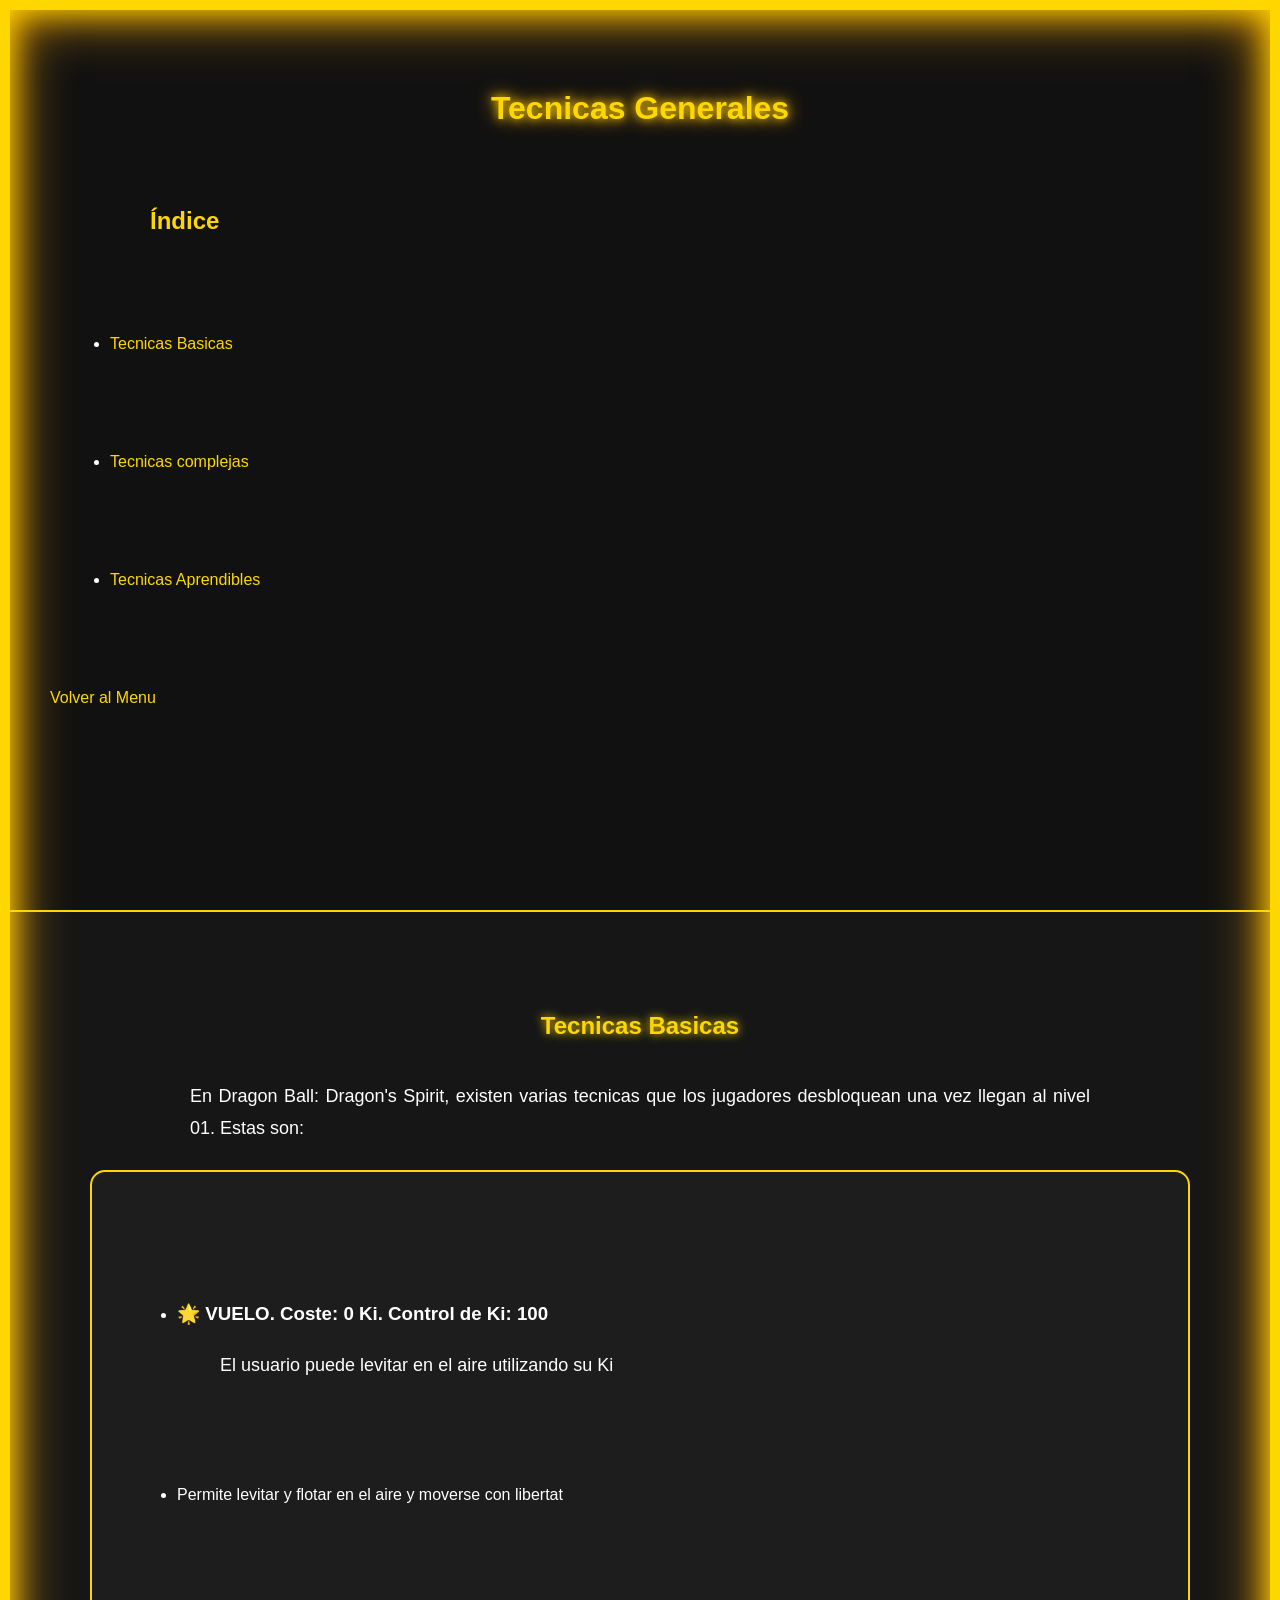
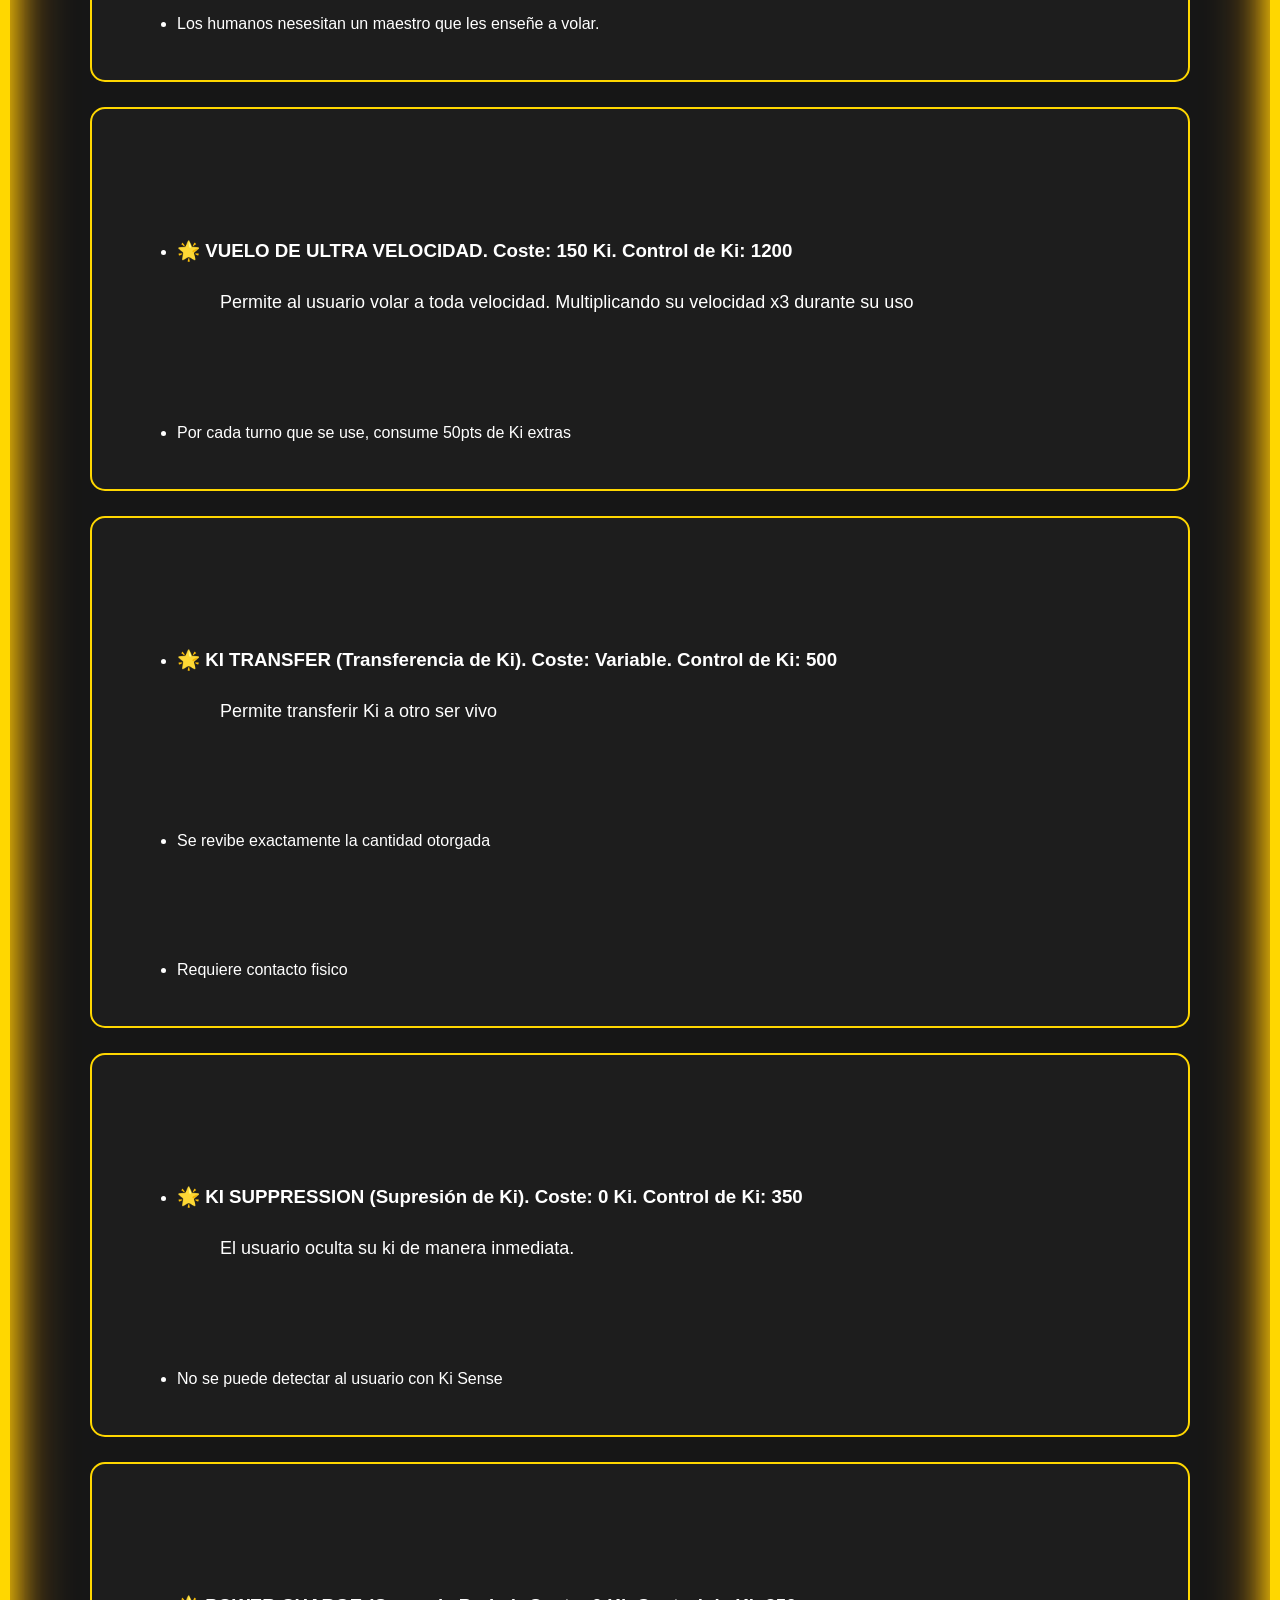
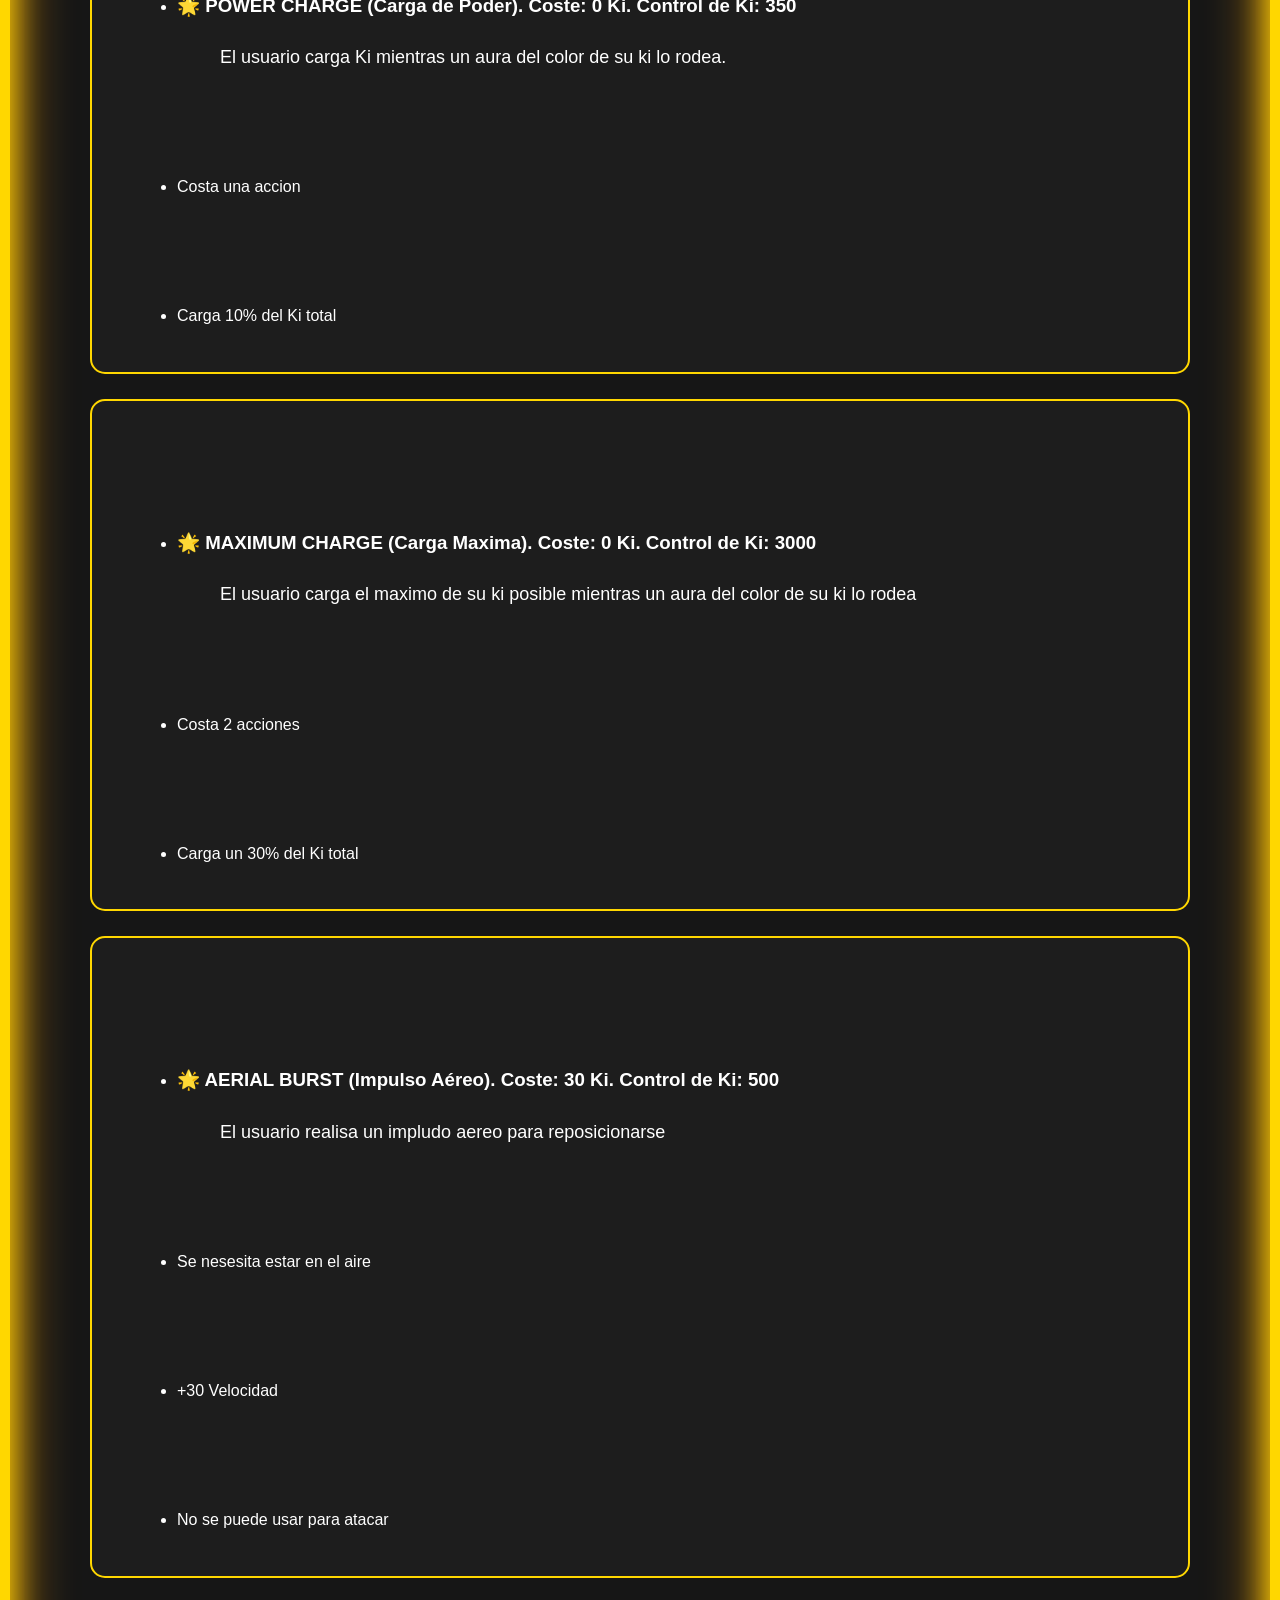
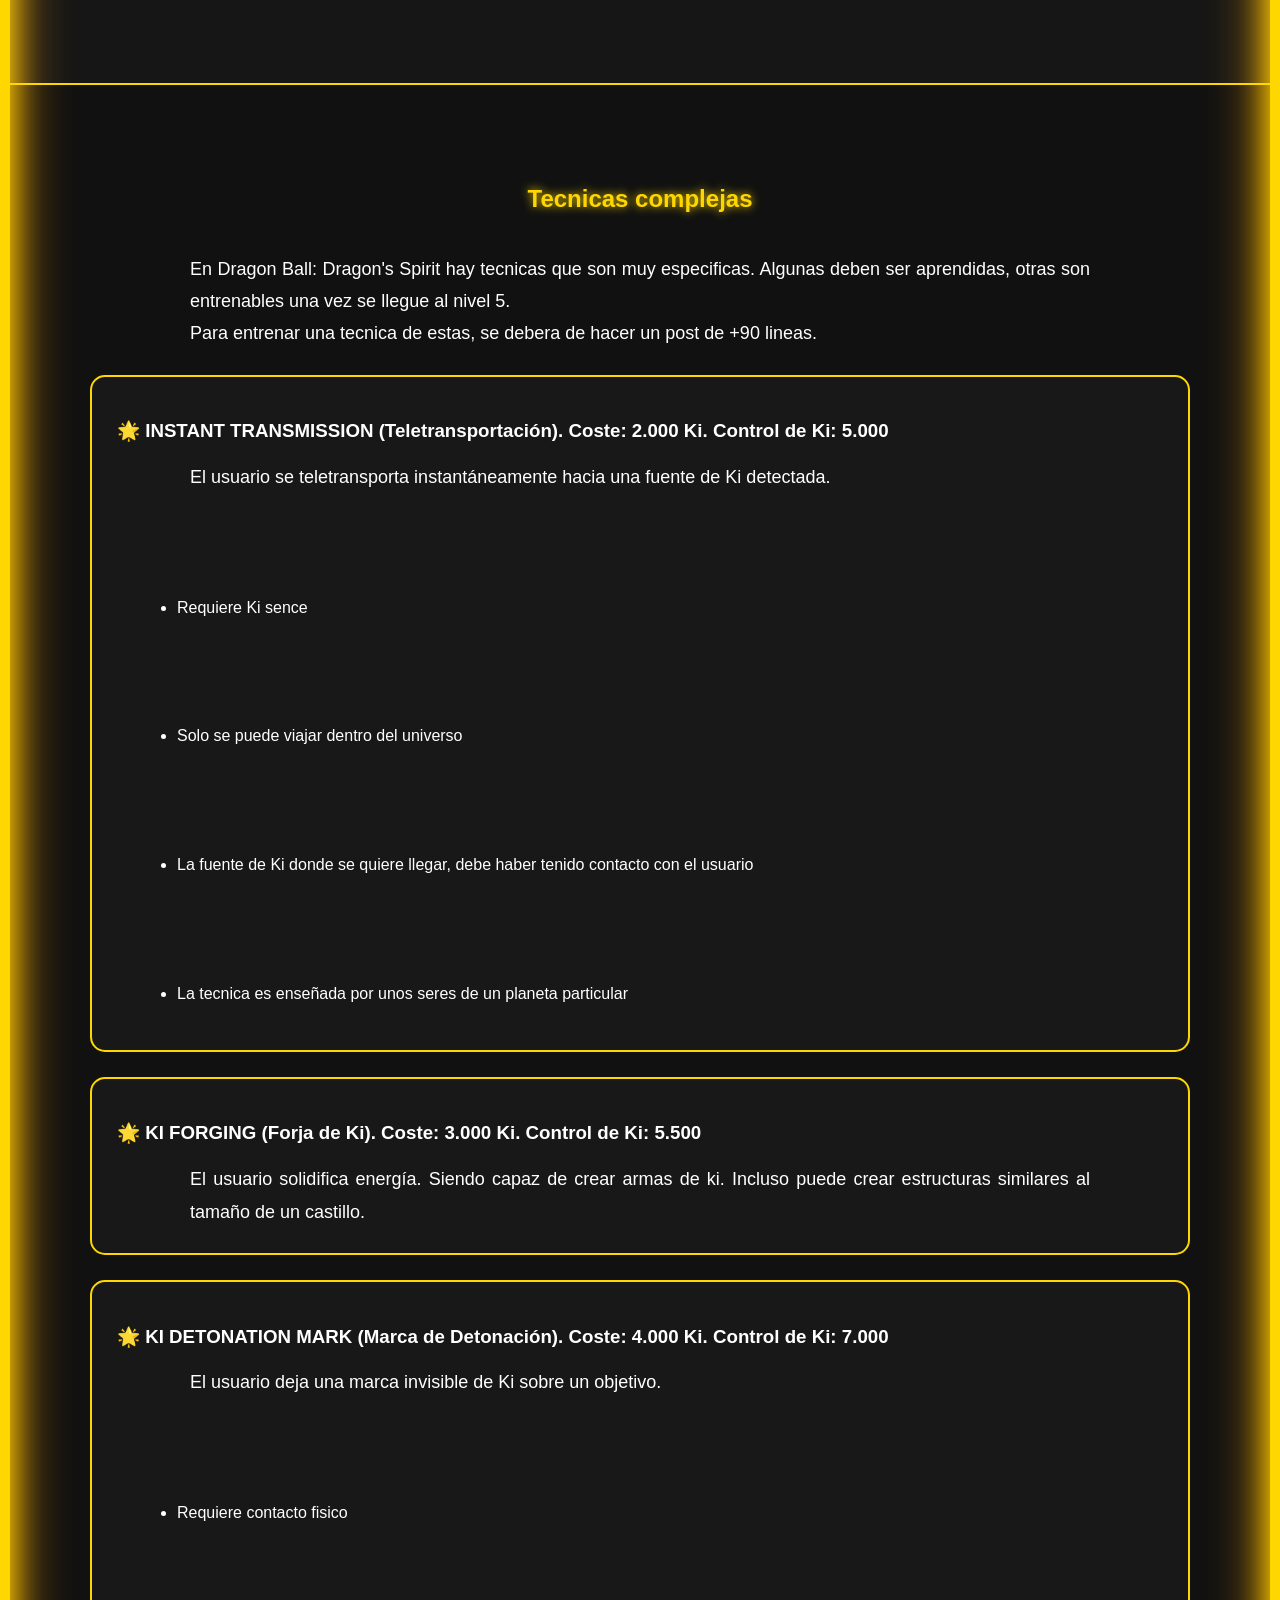
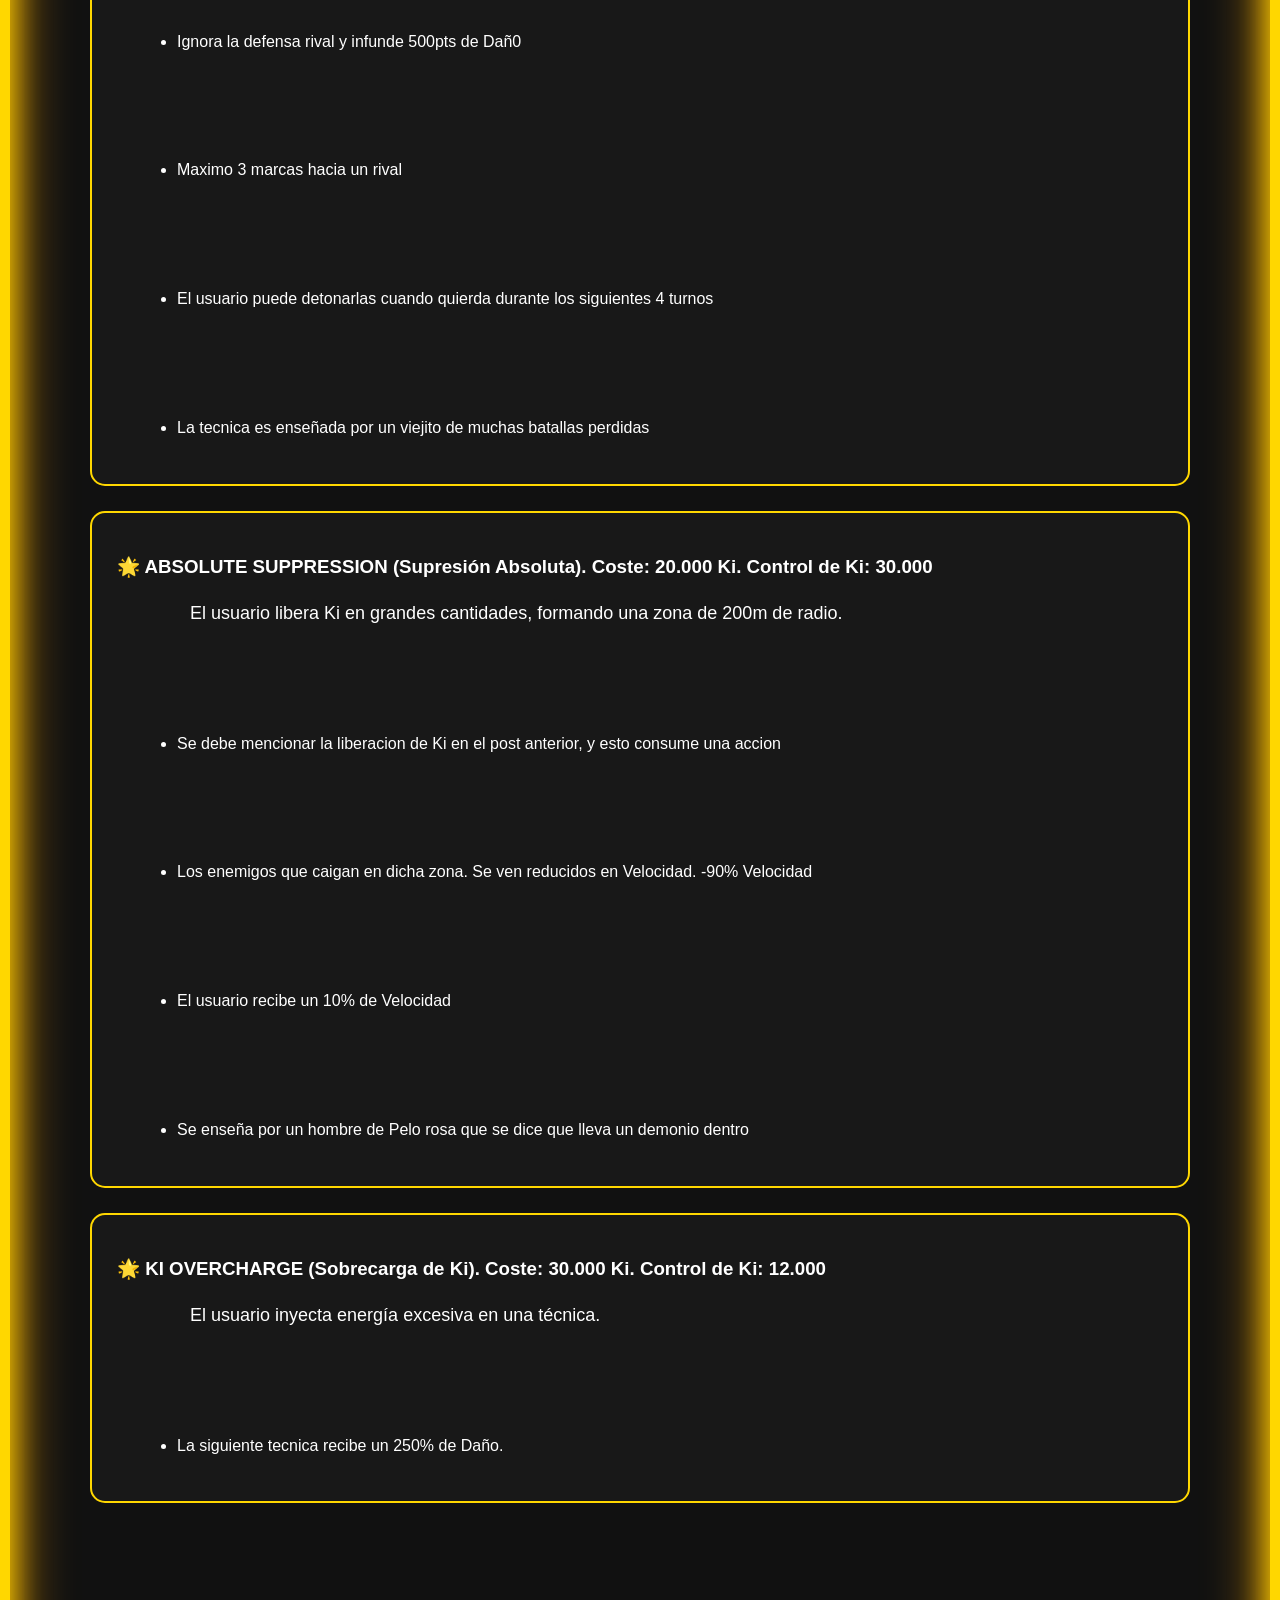
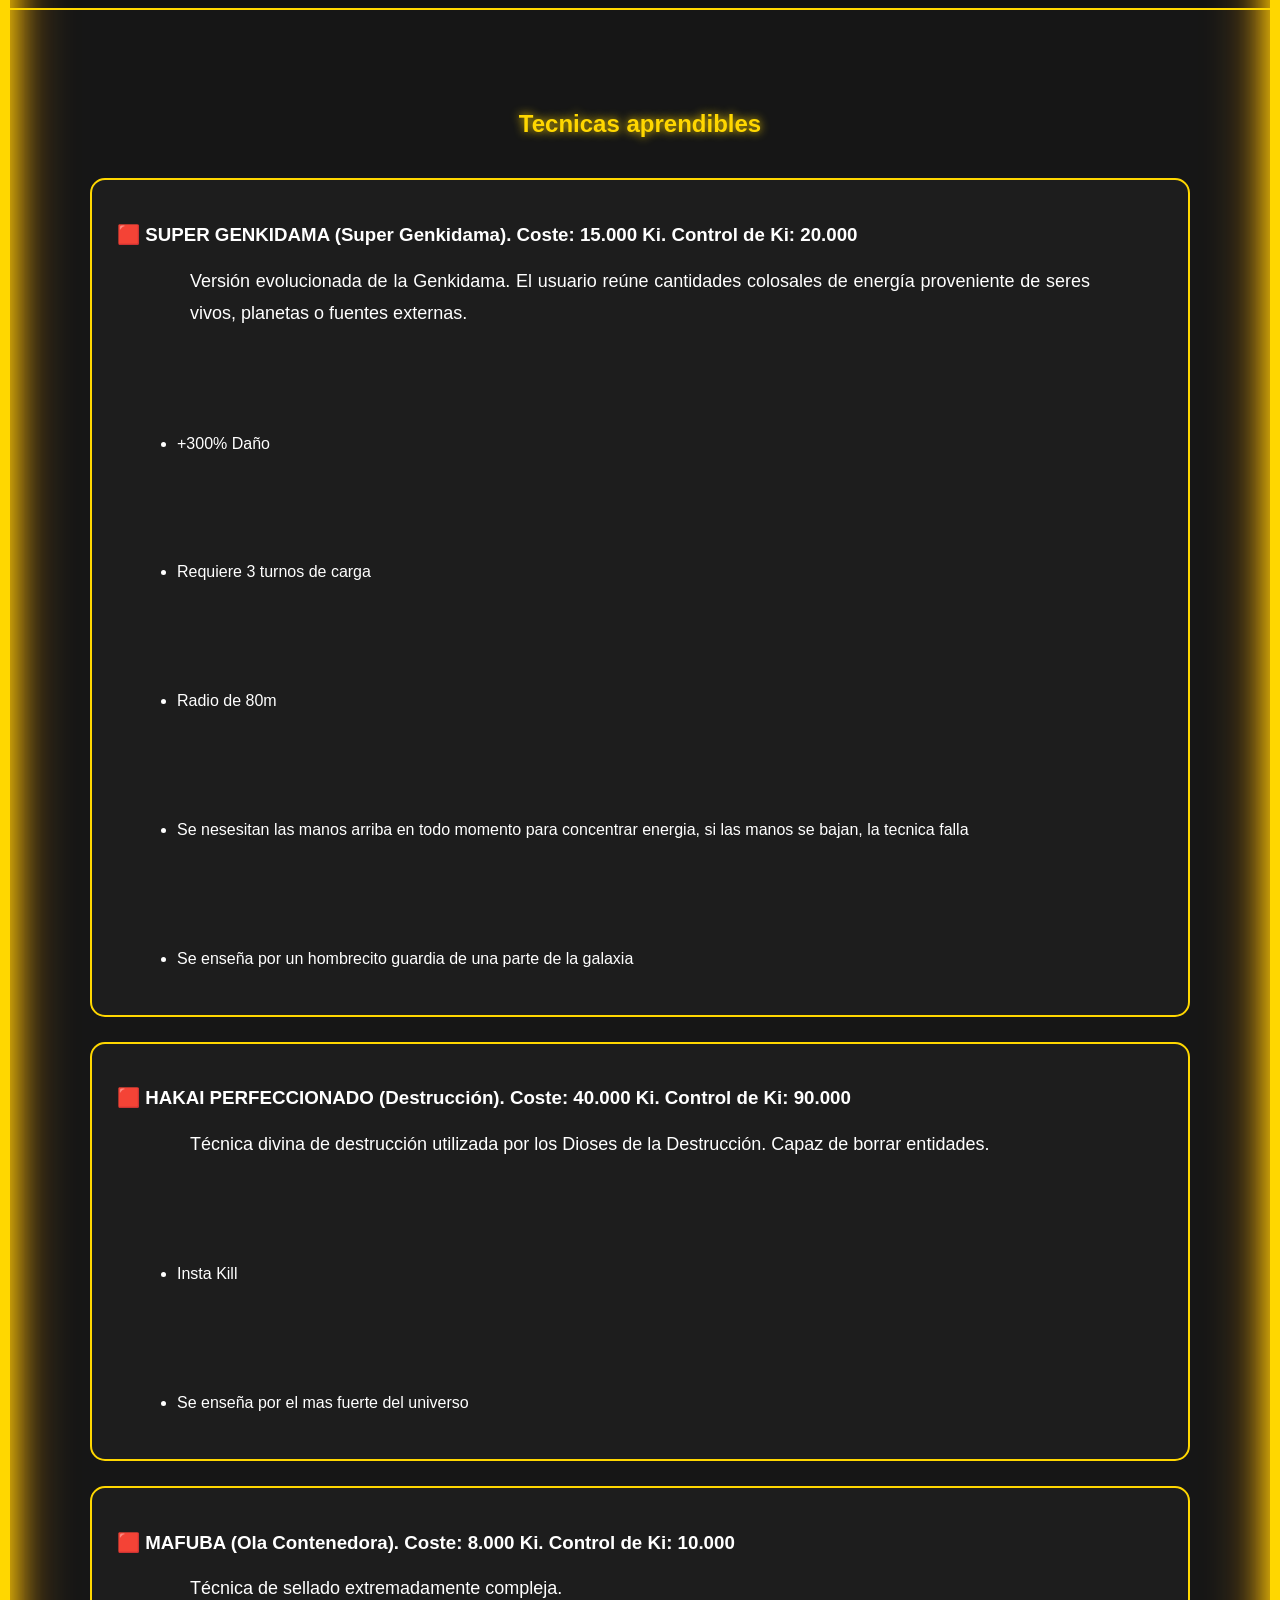
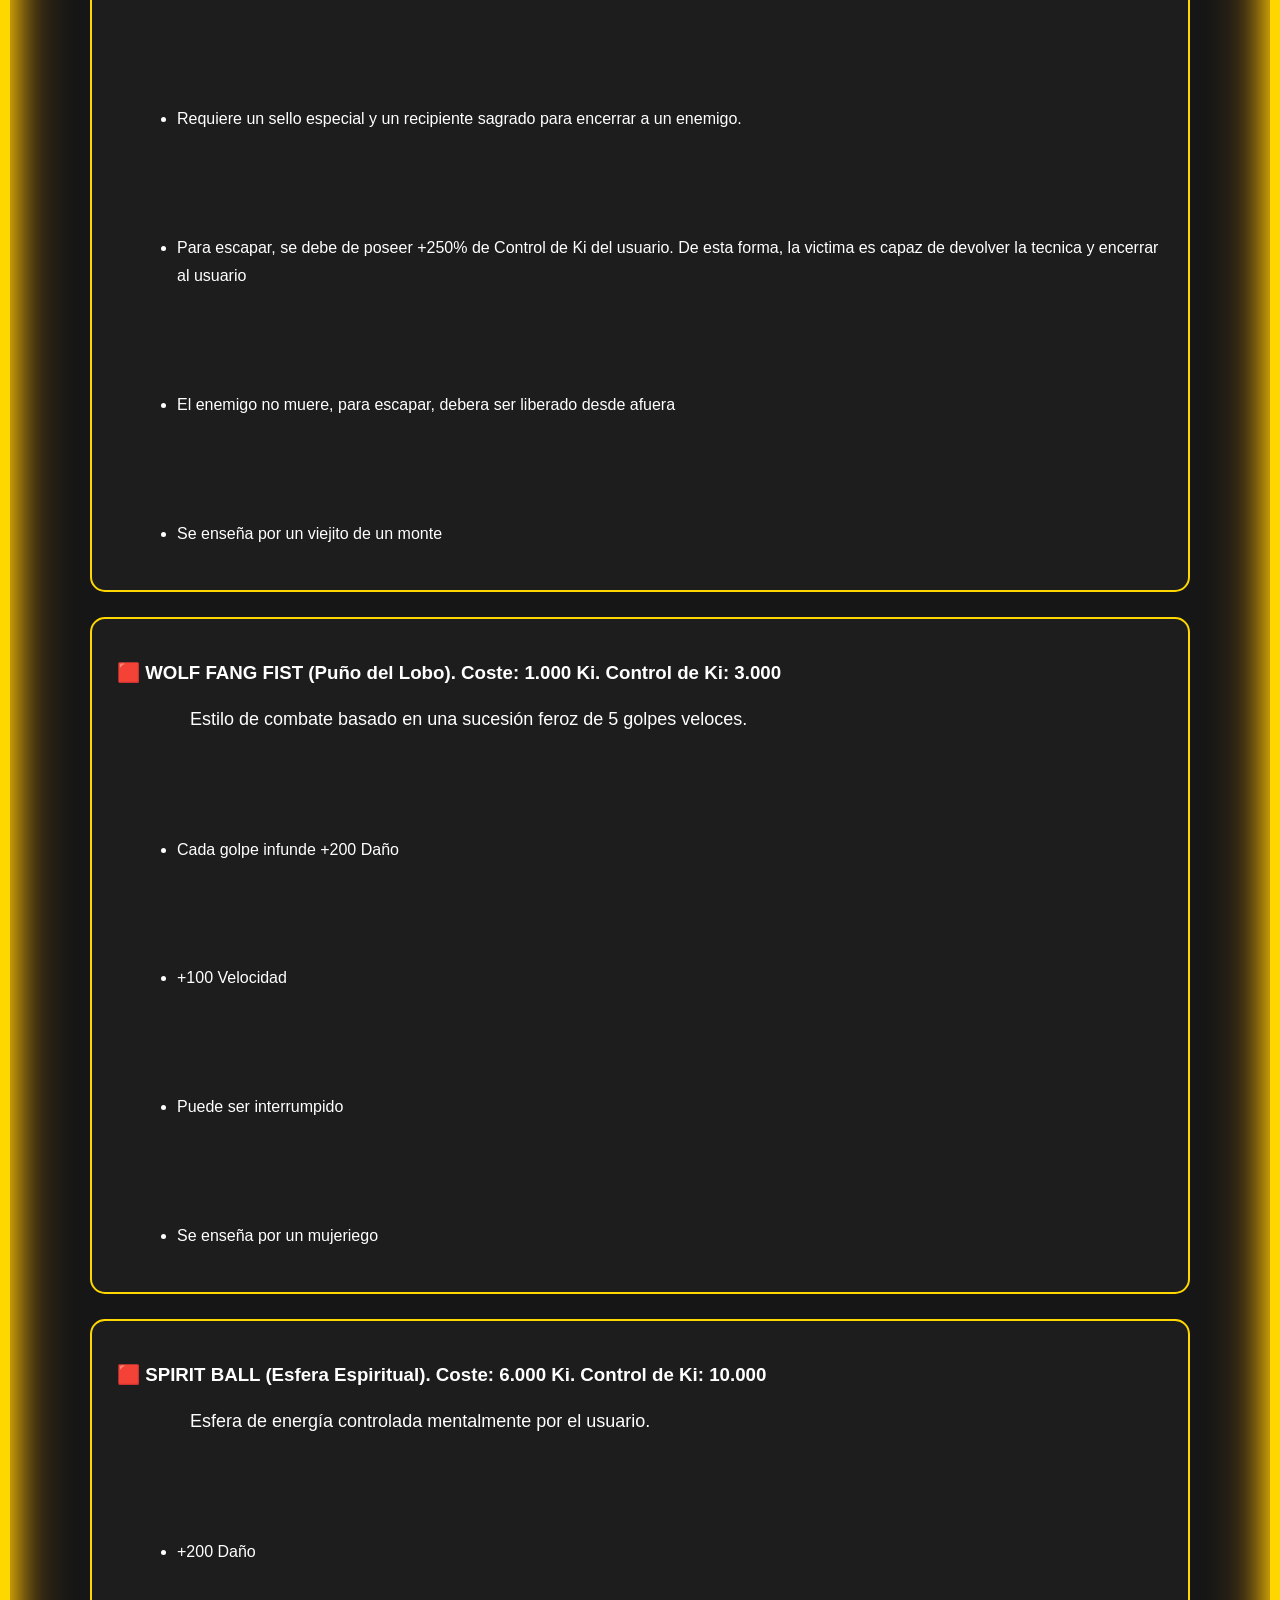
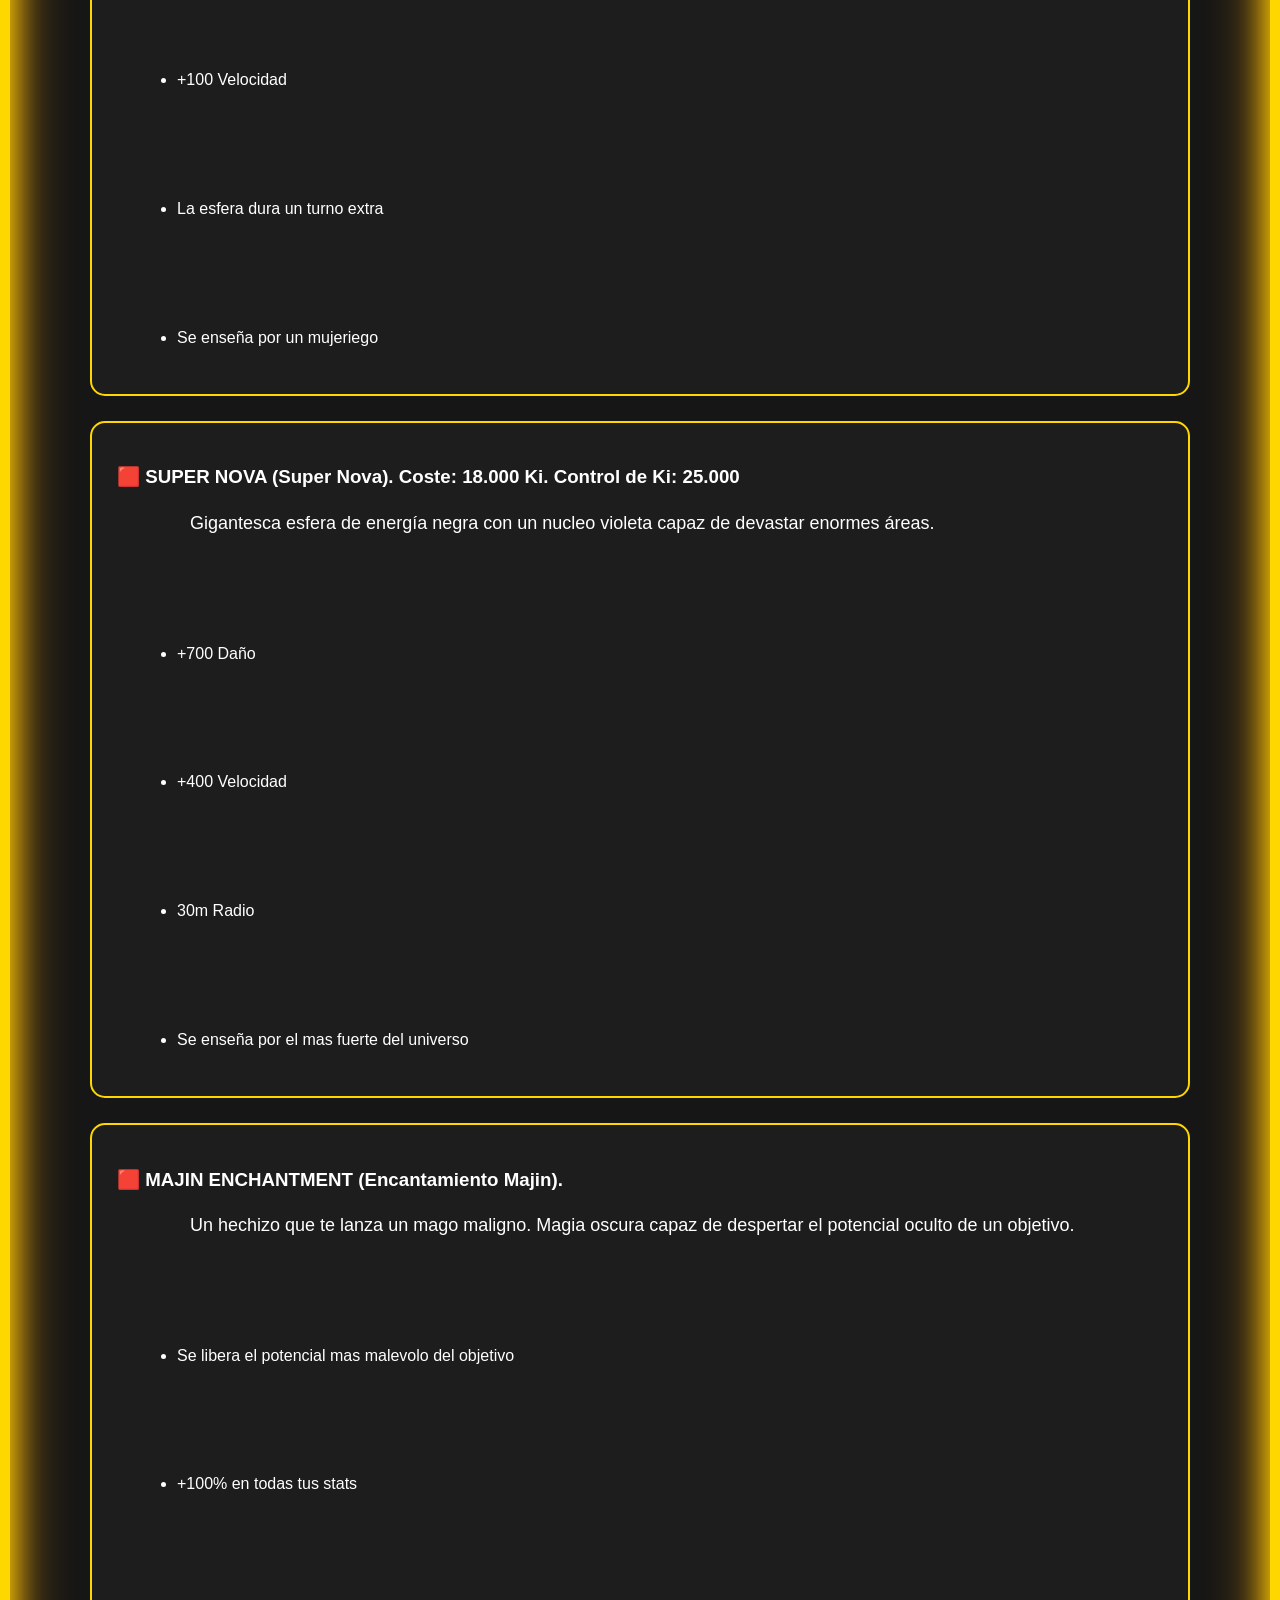
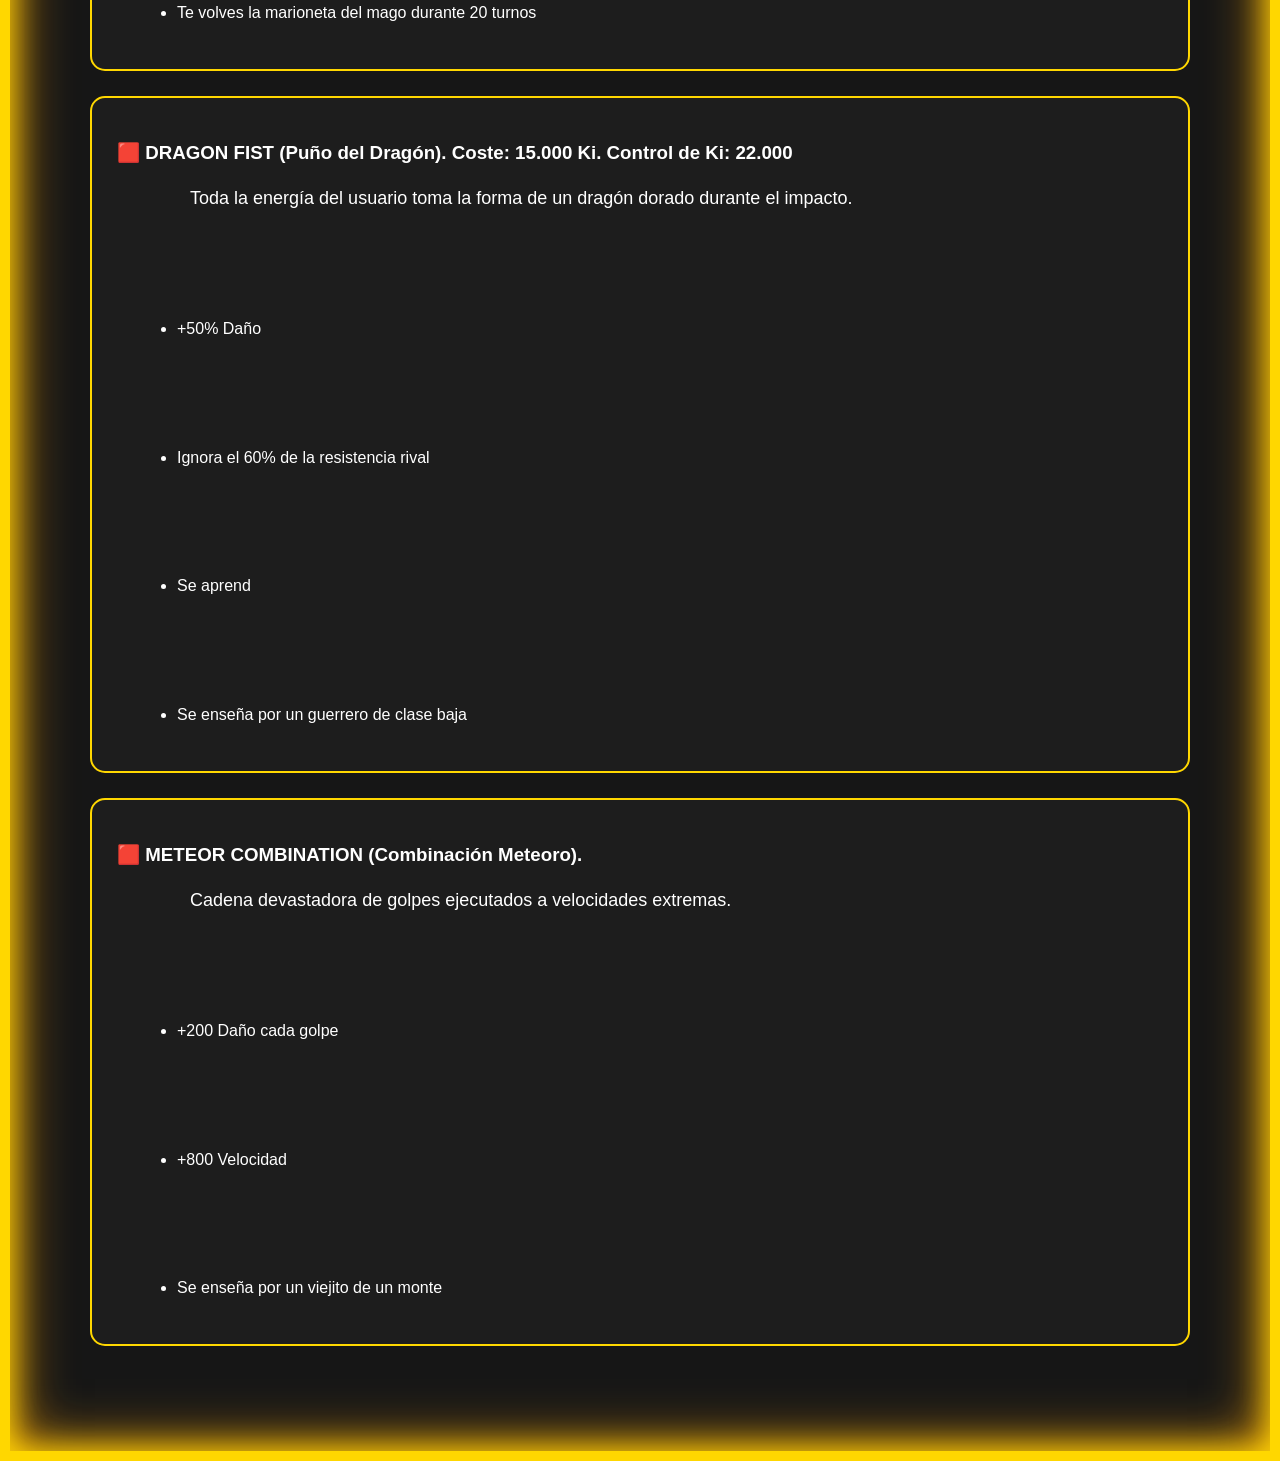
==== generales.html @ 9ae1a221 "Add files via upload" ====
<!DOCTYPE html>
<html lang="en">
<head>
    <meta charset="UTF-8">
    <meta name="viewport" content="width=device-width, initial-scale=1.0">
    <title>Dragon Ball: Dragon's spirit</title>
    <link rel="stylesheet" href="generales.css">
</head>
<body>
    <header>
        <h1>Tecnicas Generales</h1>

        <h2 class="indice">Índice</h2>

        <ul>
            <li><a href="#basicas">Tecnicas Basicas</a></li>
            <li><a href="#complejas">Tecnicas complejas</a></li>
            <li><a href="#aprendibles">Tecnicas Aprendibles</a></li>
        </ul>
        <a href="index.html" class="marco">Volver al Menu</a>
    </header>

    <section class="hoja" id="basicas">
        <h2>Tecnicas Basicas</h2>
        <p>
            En Dragon Ball: Dragon's Spirit, existen varias tecnicas que los jugadores desbloquean una vez llegan al nivel 01. Estas son:
        </p>
        <div class="transformacion">
            <ul>
                <li>
                    <h3>🌟 VUELO. Coste: 0 Ki. Control de Ki: 100</h3>
                    <p>
                        El usuario puede levitar en el aire utilizando su Ki
                    </p>
                    <li>Permite levitar y flotar en el aire y moverse con libertat</li>
                    <li>Los humanos nesesitan un maestro que les enseñe a volar.</li>
                </li>
            </ul>
        </div>
        <div class="transformacion">
            <ul>
                <li>
                    <h3>🌟 VUELO DE ULTRA VELOCIDAD. Coste: 150 Ki. Control de Ki: 1200</h3>
                    <p>
                        Permite al usuario volar a toda velocidad. Multiplicando su velocidad x3 durante su uso
                    </p>
                    <li>Por cada turno que se use, consume 50pts de Ki extras</li>
                </li>
            </ul>
        </div>
        <div class="transformacion">
            <ul>
                <li>
                    <h3>🌟 KI TRANSFER (Transferencia de Ki). Coste: Variable. Control de Ki: 500</h3>
                    <p>
                        Permite transferir Ki a otro ser vivo
                    </p>
                    <li>Se revibe exactamente la cantidad otorgada</li>
                    <li>Requiere contacto fisico</li>
                </li>
            </ul>
        </div>
        <div class="transformacion">
            <ul>
                <li>
                    <h3>🌟 KI SUPPRESSION (Supresión de Ki). Coste: 0 Ki. Control de Ki: 350</h3>
                    <p>
                        El usuario oculta su ki de manera inmediata.
                    </p>
                    <li>No se puede detectar al usuario con Ki Sense</li>
                </li>
                </ul>
        </div>
        <div class="transformacion">
            <ul>
                <li>
                    <h3>🌟 POWER CHARGE (Carga de Poder). Coste: 0 Ki. Control de Ki: 350</h3>
                    <p>
                        El usuario carga Ki mientras un aura del color de su ki lo rodea.
                    </p>
                    <li>Costa una accion</li>
                    <li>Carga 10% del Ki total</li>
                </li>
            </ul>
        </div>
        <div class="transformacion">
            <ul>
                <li>
                    <h3>🌟 MAXIMUM CHARGE (Carga Maxima). Coste: 0 Ki. Control de Ki: 3000</h3>
                    <p>El usuario carga el maximo de su ki posible mientras un aura del color de su ki lo rodea</p>
                    <li>Costa 2 acciones</li>
                    <li>Carga un 30% del Ki total</li>
                </li>
            </ul>
        </div>
        <div class="transformacion">
            <ul>
                <li>
                    <h3>🌟 AERIAL BURST (Impulso Aéreo). Coste: 30 Ki. Control de Ki: 500</h3>
                    <p>
                        El usuario realisa un impludo aereo para reposicionarse
                    </p>
                    <li>Se nesesita estar en el aire</li>
                    <li>+30 Velocidad</li>
                    <li>No se puede usar para atacar</li>
                </li>
            </ul>
        </div>
    </section>
    <section class="hoja" id="complejas">
        <h2>Tecnicas complejas</h2>
        <p>
            En Dragon Ball: Dragon's Spirit hay tecnicas que son muy especificas. Algunas deben ser aprendidas, otras son entrenables una vez se llegue al nivel 5.<br>
            Para entrenar una tecnica de estas, se debera de hacer un post de +90 lineas.
        </p>
        <div class="transformacion">
            <h3>🌟 INSTANT TRANSMISSION (Teletransportación). Coste: 2.000 Ki. Control de Ki: 5.000</h3>
            <p>
                El usuario se teletransporta instantáneamente hacia una fuente de Ki detectada.
            </p>
            <ul>
                <li>Requiere Ki sence</li>
                <li>Solo se puede viajar dentro del universo</li>
                <li>La fuente de Ki donde se quiere llegar, debe haber tenido contacto con el usuario</li>
                <li>La tecnica es enseñada por unos seres de un planeta particular</li>
            </ul>
        </div>
        <div class="transformacion">
            <h3>🌟 KI FORGING (Forja de Ki). Coste: 3.000 Ki. Control de Ki: 5.500</h3>
            <p>
                El usuario solidifica energía. Siendo capaz de crear armas de ki. Incluso puede crear estructuras similares al tamaño de un castillo.
            </p>
        </div>
        <div class="transformacion">
            <h3>🌟 KI DETONATION MARK (Marca de Detonación). Coste: 4.000 Ki. Control de Ki: 7.000</h3>
            <P>
                El usuario deja una marca invisible de Ki sobre un objetivo.
            </P>
            <ul>
                <li>Requiere contacto fisico</li>
                <li>Ignora la defensa rival y infunde 500pts de Dañ0</li>
                <li>Maximo 3 marcas hacia un rival</li>
                <li>El usuario puede detonarlas cuando quierda durante los siguientes 4 turnos</li>
                <li>La tecnica es enseñada por un viejito de muchas batallas perdidas</li>
            </ul>
        </div>
        <div class="transformacion">
            <h3>🌟 ABSOLUTE SUPPRESSION (Supresión Absoluta). Coste: 20.000 Ki. Control de Ki: 30.000</h3>
            <p>
                El usuario libera Ki en grandes cantidades, formando una zona de 200m de radio.
            </p>
            <ul>
                <li>Se debe mencionar la liberacion de Ki en el post anterior, y esto consume una accion</li>
                <li>Los enemigos que caigan en dicha zona. Se ven reducidos en Velocidad. -90% Velocidad</li>
                <li>El usuario recibe un 10% de Velocidad</li>
                <li>Se enseña por un hombre de Pelo rosa que se dice que lleva un demonio dentro</li>
            </ul>
        </div>
        <div class="transformacion">
            <h3>🌟 KI OVERCHARGE (Sobrecarga de Ki). Coste: 30.000 Ki. Control de Ki: 12.000</h3>
            <p>
                El usuario inyecta energía excesiva en una técnica.
            </p>
            <ul>
                <li>La siguiente tecnica recibe un 250% de Daño.</li>
            </ul>
        </div>
    </section>
    <section class="hoja" id="aprendibles">
        <h2>Tecnicas aprendibles</h2>
        <div class="transformacion">
            <h3>🟥 SUPER GENKIDAMA (Super Genkidama). Coste: 15.000 Ki. Control de Ki: 20.000</h3>
            <p>Versión evolucionada de la Genkidama. El usuario reúne cantidades colosales de energía proveniente de seres vivos, planetas o fuentes externas.</p>
            <ul>
                <li>+300% Daño</li>
                <li>Requiere 3 turnos de carga</li>
                <li>Radio de 80m</li>
                <li>Se nesesitan las manos arriba en todo momento para concentrar energia, si las manos se bajan, la tecnica falla</li>
                <li>Se enseña por un hombrecito guardia de una parte de la galaxia</li>
            </ul>
        </div>
        <div class="transformacion">
            <h3>🟥 HAKAI PERFECCIONADO (Destrucción). Coste: 40.000 Ki. Control de Ki: 90.000</h3>
            <p>
                Técnica divina de destrucción utilizada por los Dioses de la Destrucción. Capaz de borrar entidades.
            </p>
            <ul>
               <li>Insta Kill</li>
               <li>Se enseña por el mas fuerte del universo</li> 
            </ul>
        </div>
        <div class="transformacion">
            <h3>🟥 MAFUBA (Ola Contenedora). Coste: 8.000 Ki. Control de Ki: 10.000</h3>
            <p>
                Técnica de sellado extremadamente compleja.
            </p>
            <ul>
                <li>Requiere un sello especial y un recipiente sagrado para encerrar a un enemigo.</li>
                <li>Para escapar, se debe de poseer +250% de Control de Ki del usuario. De esta forma, la victima es capaz de devolver la tecnica y encerrar al usuario</li>
                <li>El enemigo no muere, para escapar, debera ser liberado desde afuera</li>
                <li>Se enseña por un viejito de un monte</li>
            </ul> 
        </div>
        <div class="transformacion">
            <h3>🟥 WOLF FANG FIST (Puño del Lobo). Coste: 1.000 Ki. Control de Ki: 3.000</h3>
            <p>
                Estilo de combate basado en una sucesión feroz de 5 golpes veloces.
            </p>
            <ul>
                <li>Cada golpe infunde +200 Daño</li>
                <li>+100 Velocidad</li>
                <li>Puede ser interrumpido</li>
                <li>Se enseña por un mujeriego</li>
            </ul>
        </div>
        <div class="transformacion">
            <h3>🟥 SPIRIT BALL (Esfera Espiritual). Coste: 6.000 Ki. Control de Ki: 10.000</h3>
            <p>
                Esfera de energía controlada mentalmente por el usuario.
            </p>
            <ul>
                <li>+200 Daño</li>
                <li>+100 Velocidad</li>
                <li>La esfera dura un turno extra</li>
                <li>Se enseña por un mujeriego</li>
            </ul>
        </div>
        <div class="transformacion">
            <h3>🟥 SUPER NOVA (Super Nova). Coste: 18.000 Ki. Control de Ki: 25.000</h3>
            <p>
                Gigantesca esfera de energía negra con un nucleo violeta capaz de devastar enormes áreas.
            </p>
            <ul>
                <li>+700 Daño</li>
                <li>+400 Velocidad</li>
                <li>30m Radio</li>
                <li>Se enseña por el mas fuerte del universo</li>
            </ul>
        </div>
        <div class="transformacion">
            <h3>🟥 MAJIN ENCHANTMENT (Encantamiento Majin).</h3>
            <p>
                Un hechizo que te lanza un mago maligno. Magia oscura capaz de despertar el potencial oculto de un objetivo. 
            </p>
            <ul>
                <li>Se libera el potencial mas malevolo del objetivo</li>
                <li>+100% en todas tus stats</li>
                <li>Te volves la marioneta del mago durante 20 turnos</li>
            </ul>
        </div>
        <div class="transformacion">
            <h3>🟥 DRAGON FIST (Puño del Dragón). Coste: 15.000 Ki. Control de Ki: 22.000</h3>
            <p>Toda la energía del usuario toma la forma de un dragón dorado durante el impacto.</p>
            <ul>
                <li>+50% Daño</li>
                <li>Ignora el 60% de la resistencia rival</li> 
                <li>Se aprend</li>
                <li>Se enseña por un guerrero de clase baja</li>
            </ul>
        </div>
        <div class="transformacion">
            <h3>🟥 METEOR COMBINATION (Combinación Meteoro).</h3>
            <p>
                Cadena devastadora de golpes ejecutados a velocidades extremas.
            </p>
            <ul>
                <li>+200 Daño cada golpe</li>
                <li>+800 Velocidad</li>
                <li>Se enseña por un viejito de un monte</li>
            </ul>
        </div>
    </section>
    
</body>
</html>
---- generales.css ----
html{
    scroll-behavior: smooth;
}

body{
    background-color: #111;
    color: white;
    font-family: Arial, sans-serif;

    margin: 0;

    border: 10px solid gold;

    box-shadow:
        inset 0 0 30px gold,
        inset 0 0 60px orange;
}

/* Portada */

header{
    min-height: 100vh;

    padding: 40px;
    box-sizing: border-box;
}

h1{
    text-align: center;

    color: gold;

    margin-top: 40px;
    margin-bottom: 80px;

    text-shadow:
        0 0 10px gold,
        0 0 20px orange;
}

.indice{
    text-align: left;

    margin-left: 100px;

    color: gold;
}

ul{
    text-align: left;

    margin-left: 20px;
}

li{
    margin: 100px 0;
}

a{
    color: gold;
    text-decoration: none;

    transition: 0.3s;
}

a:hover{
    color: orange;

    text-shadow:
        0 0 10px gold;
}
.hoja{
    min-height: 100vh;

    padding: 80px;

    box-sizing: border-box;

    border-top: 2px solid gold;

    scroll-margin-top: 20px;
}

.hoja h2{
    text-align: center;

    color: gold;

    margin-bottom: 40px;

    text-shadow:
        0 0 10px gold;
}

.hoja p{
    max-width: 900px;

    margin: auto;

    font-size: 18px;

    line-height: 1.8;

    text-align: justify;
}

/* Alternar fondos para diferenciar capítulos */

.hoja:nth-child(even){
    background-color: rgba(255,255,255,0.02);
}
.navegacion{
    margin-top: 60px;

    display: flex;

    justify-content: center;

    gap: 30px;

    flex-wrap: wrap;
}

.navegacion a{
    padding: 12px 20px;

    border: 2px solid gold;

    border-radius: 10px;

    color: gold;

    text-decoration: none;

    transition: 0.3s;
}

.navegacion a:hover{
    background-color: gold;

    color: black;

    box-shadow: 0 0 15px gold;
}
.lista-razas{
    margin-top: 30px;
}

.lista-razas > li{
    list-style: none;

    border-left: 4px solid gold;

    padding-left: 20px;

    margin-bottom: 40px;
}

.lista-razas h3{
    color: gold;

    margin-bottom: 15px;
}
.transformacion{
    background:rgba(255,255,255,.03);

    border:2px solid gold;

    border-radius:15px;

    padding:25px;

    margin:25px 0;

    transition:.3s;
}

.transformacion:hover{
    transform:translateY(-5px);

    box-shadow:
        0 0 15px gold,
        0 0 30px orange;
}

.transformacion h4{
    text-align:center;

    color:gold;

    font-size:28px;
}

.transformacion h5{
    color:orange;
    margin-top:20px;
}

.transformacion p{
    line-height:1.8;
}

.transformacion ul{
    line-height:1.8;
}

.transformacion li{
    margin-bottom:8px;
}
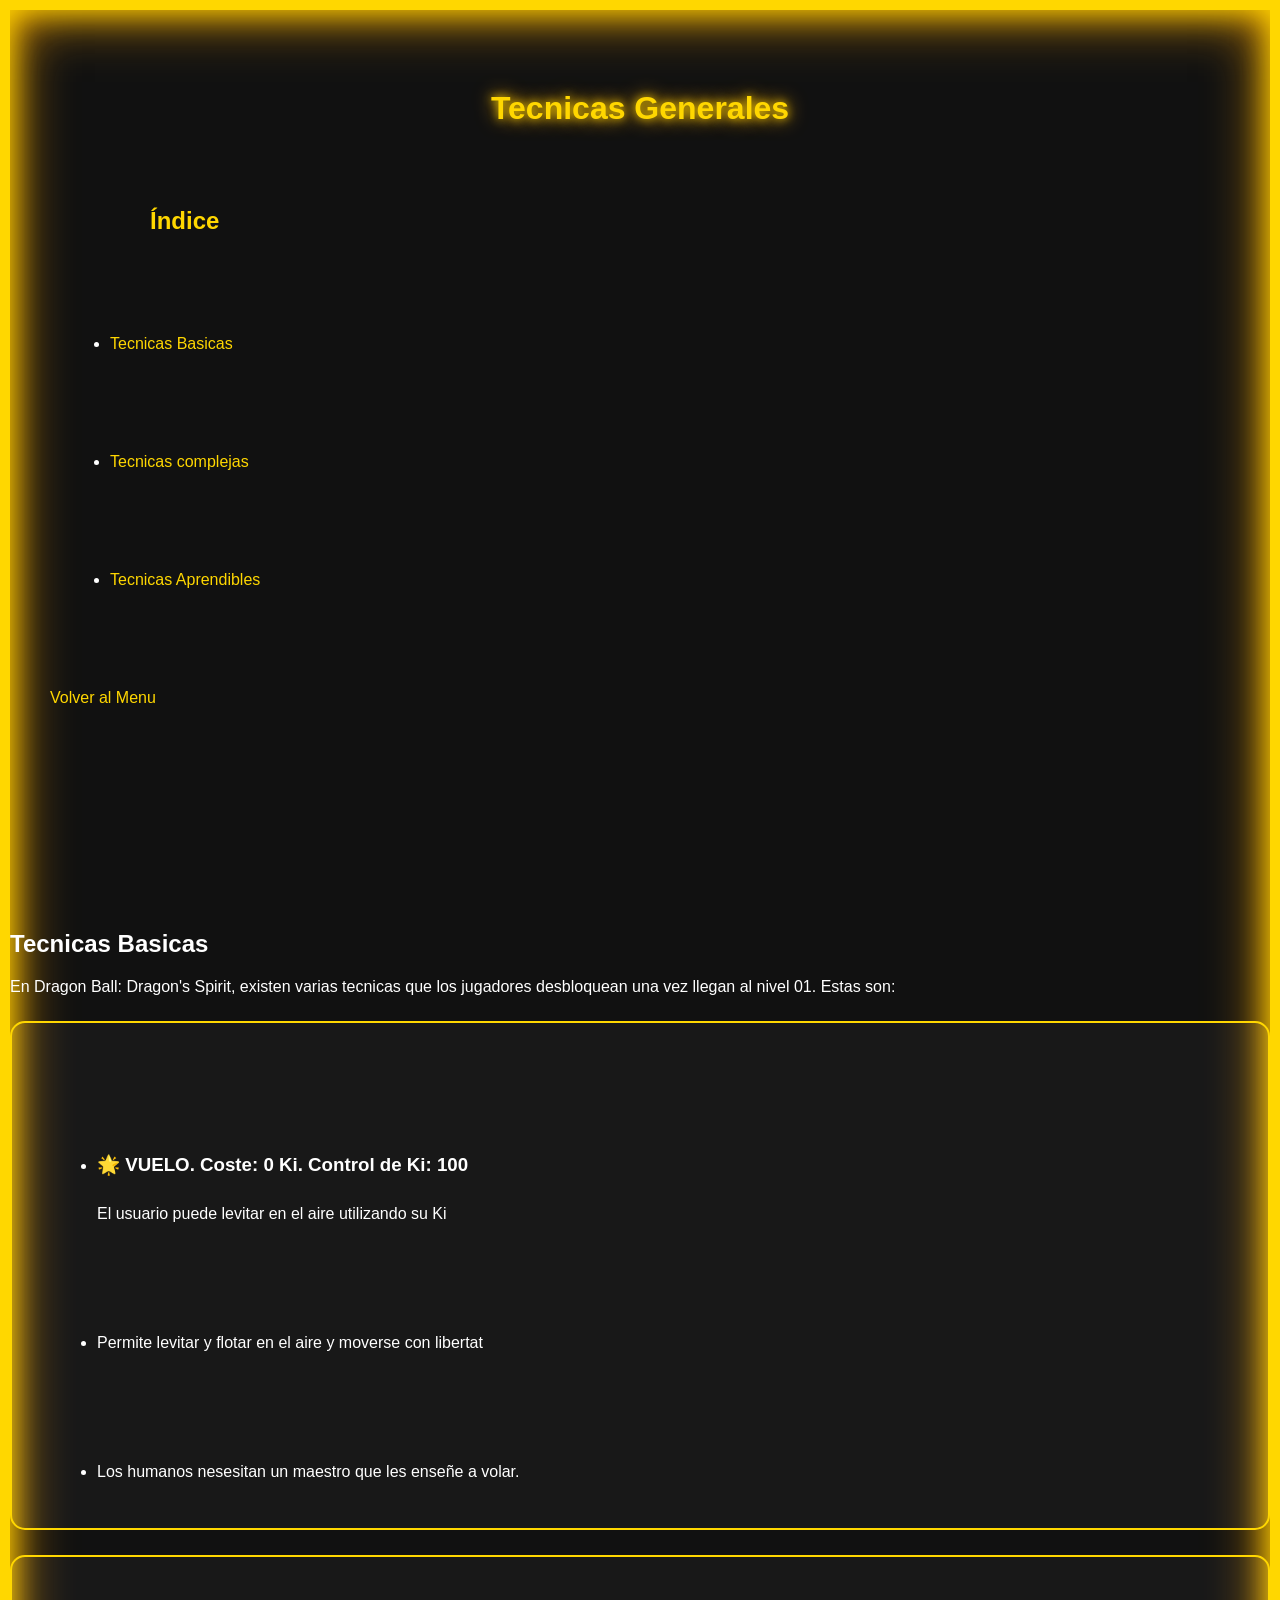
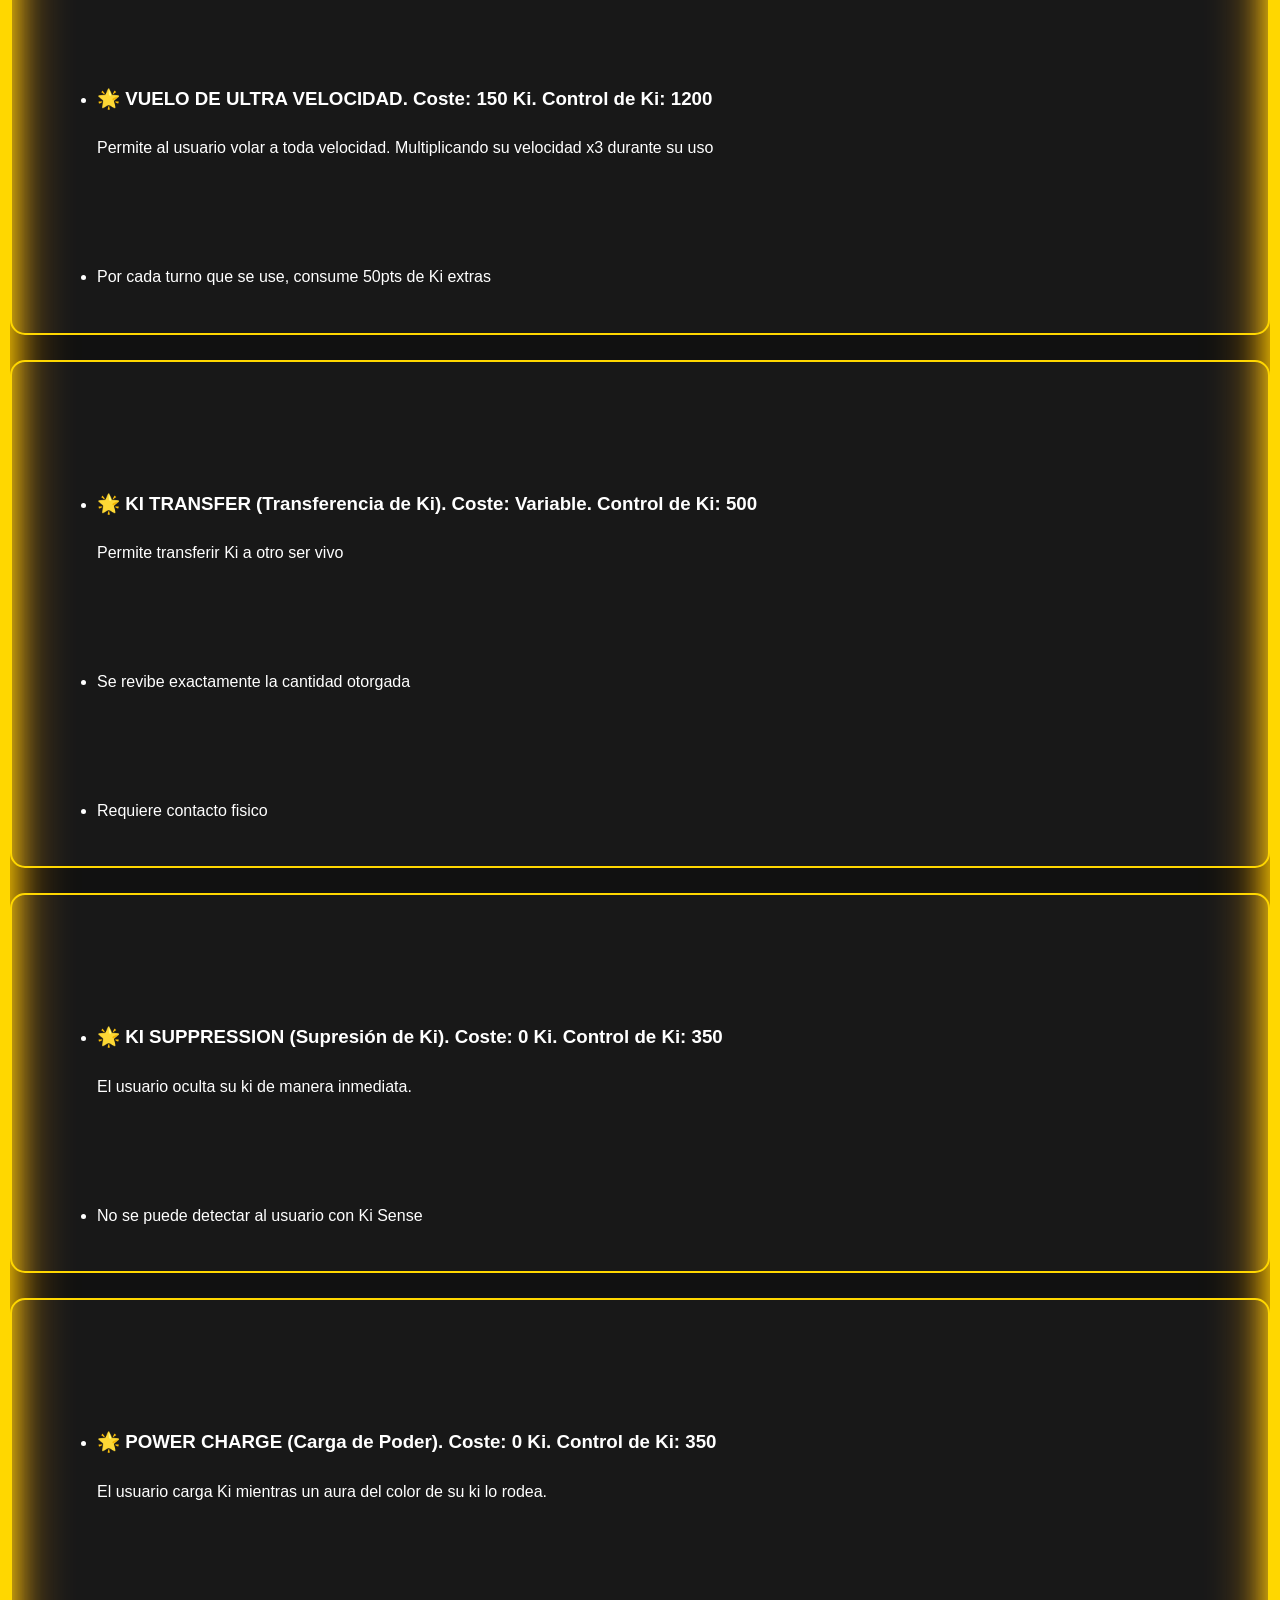
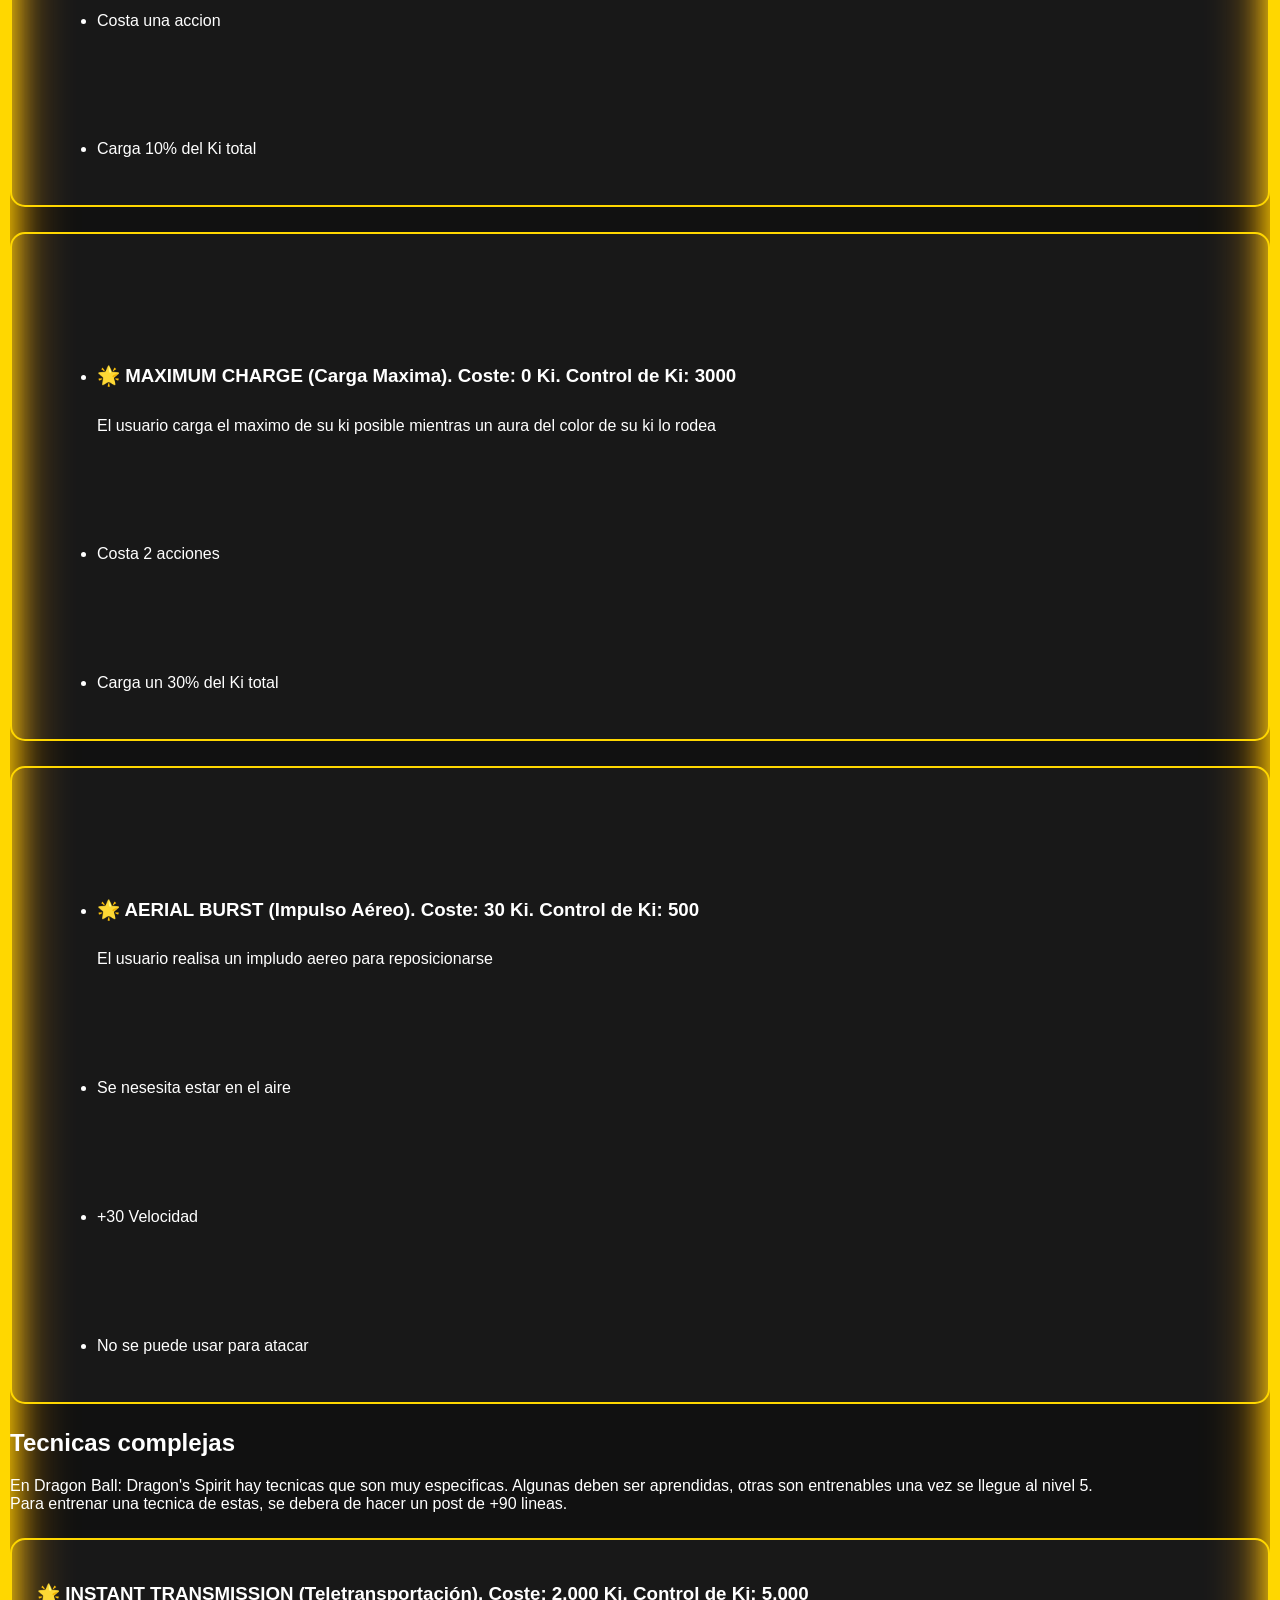
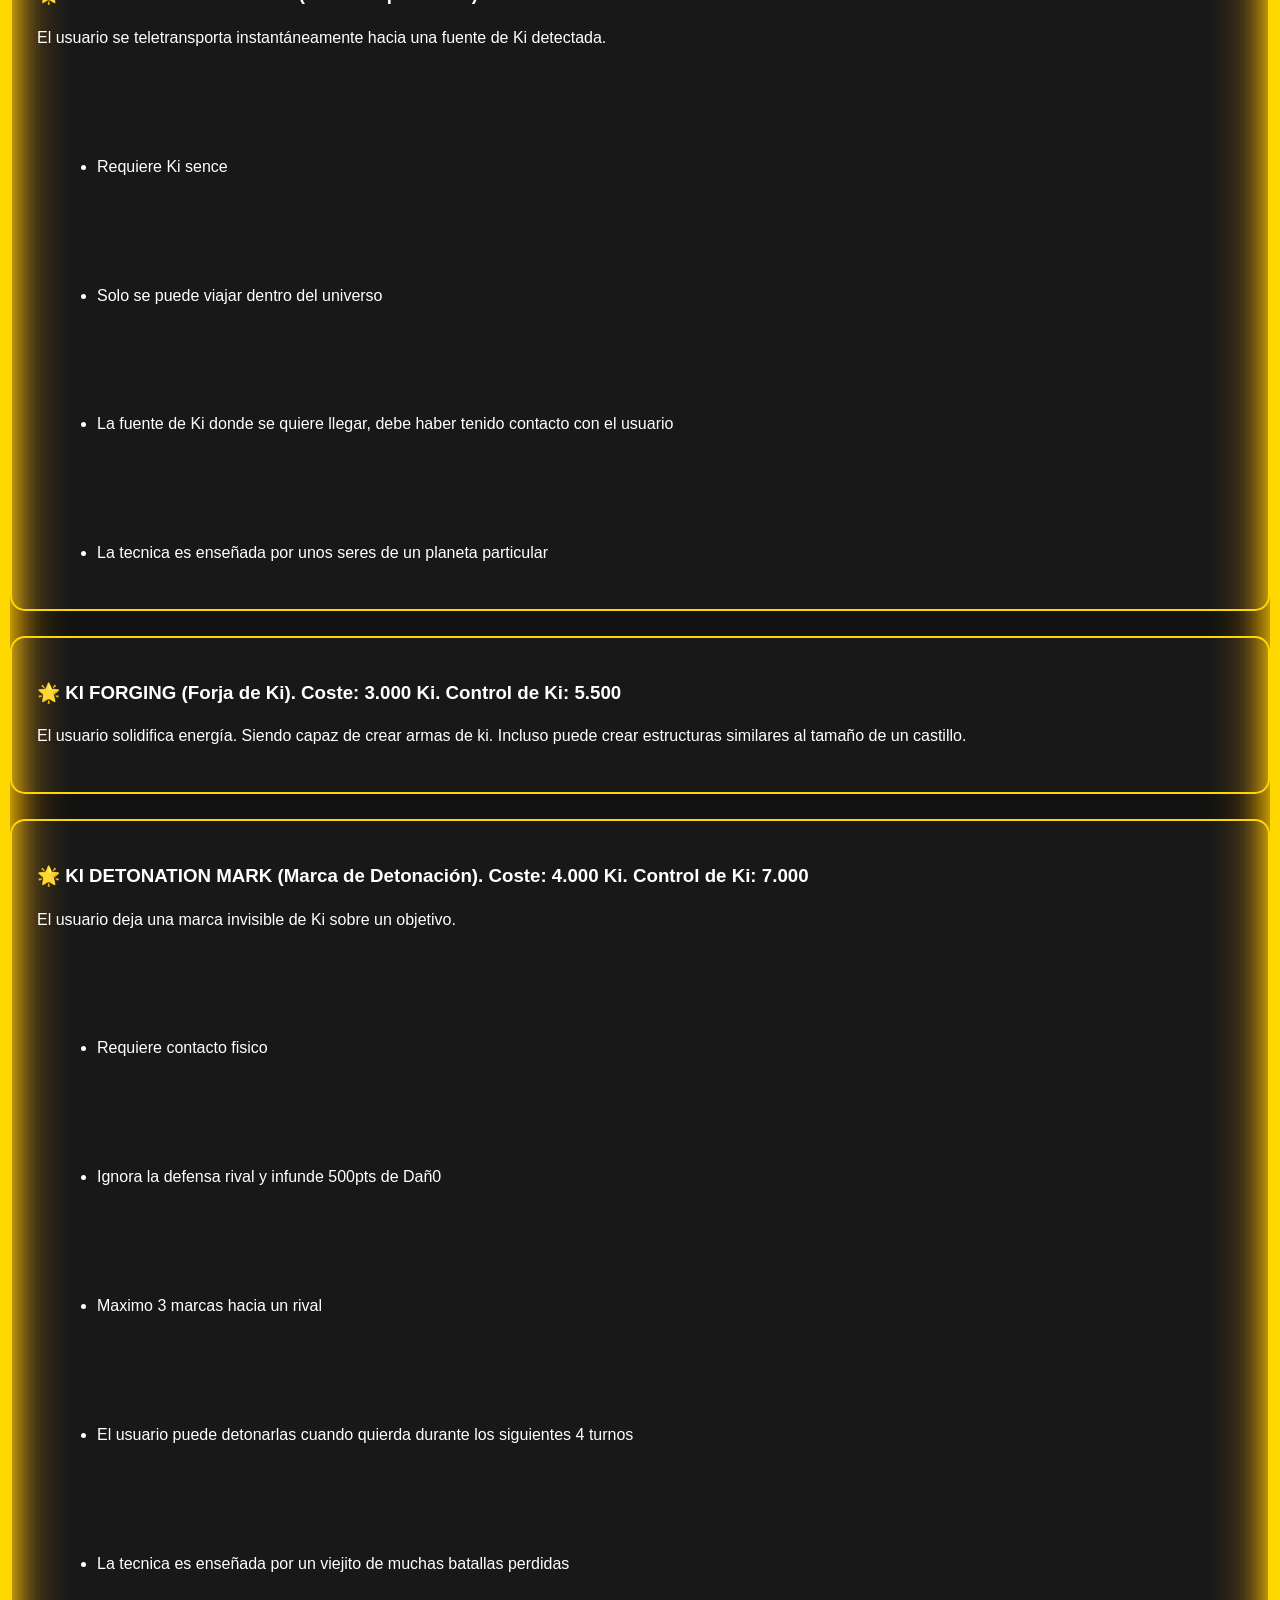
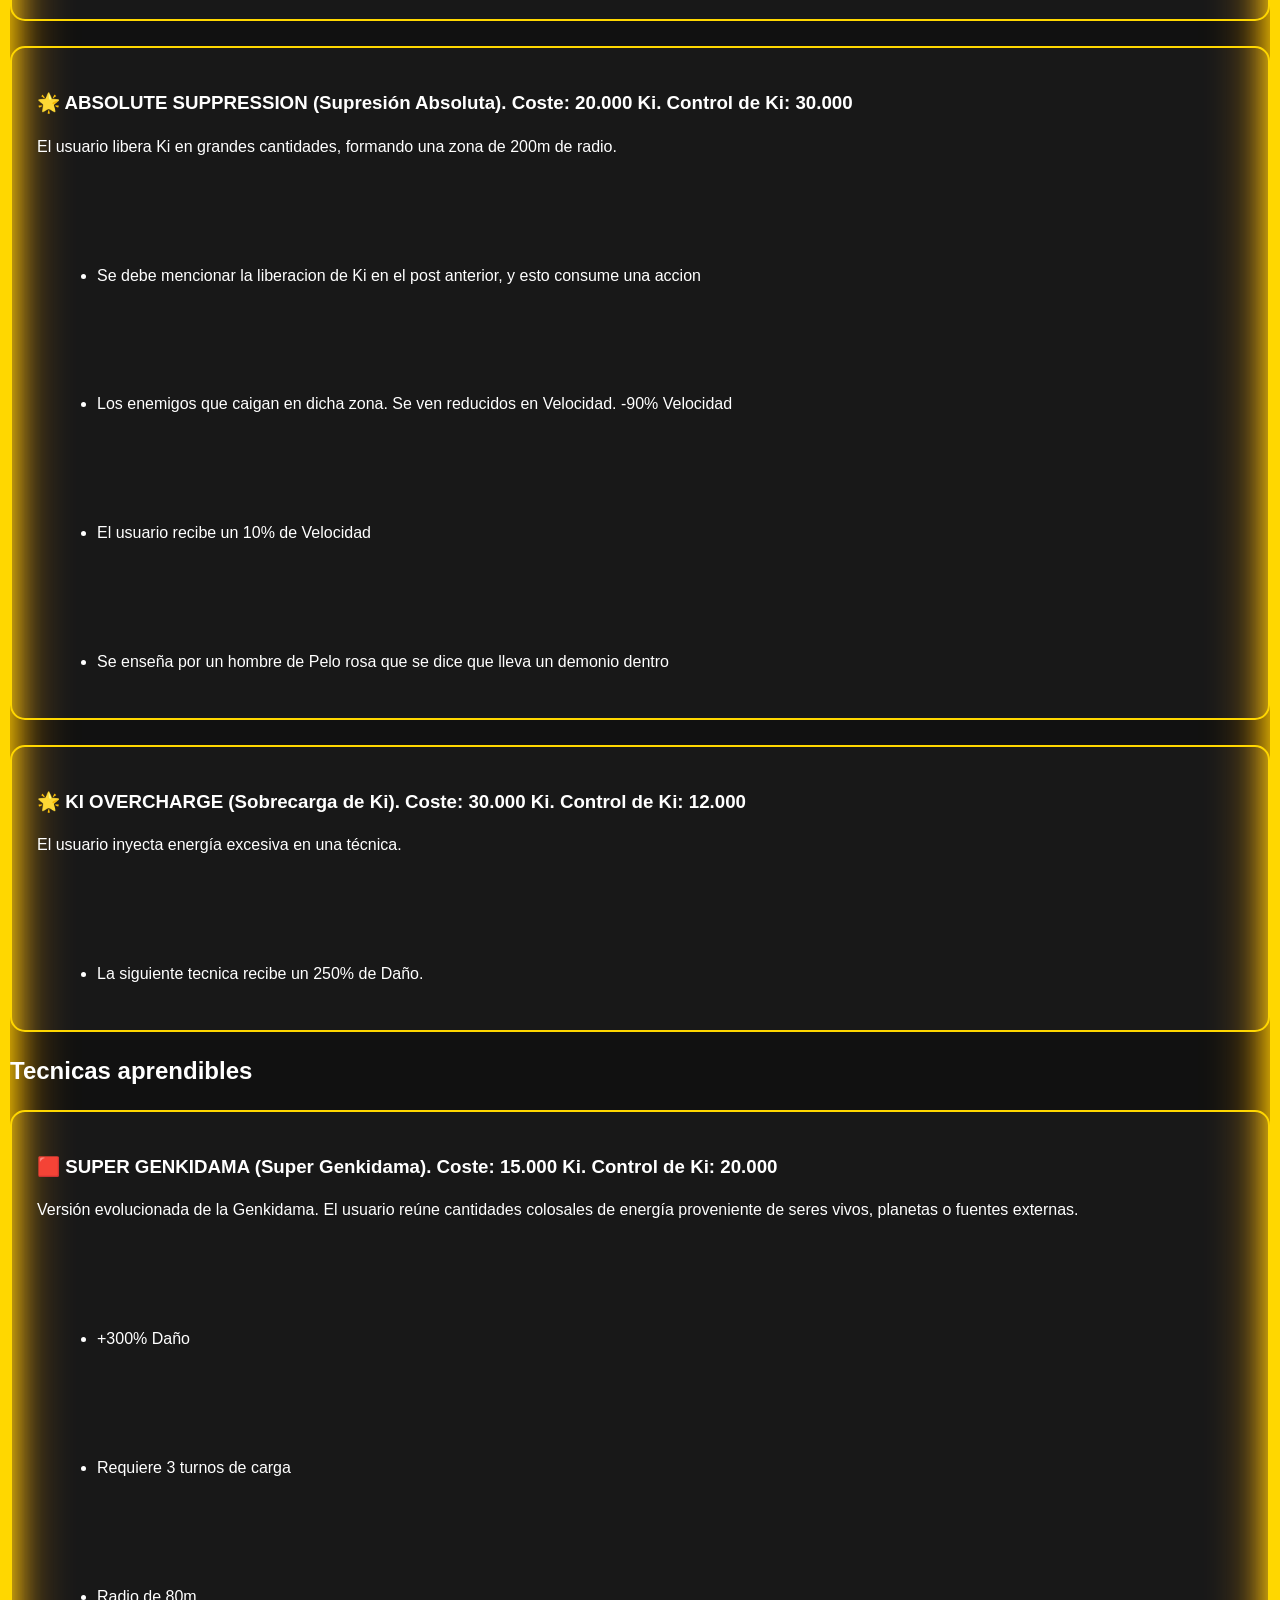
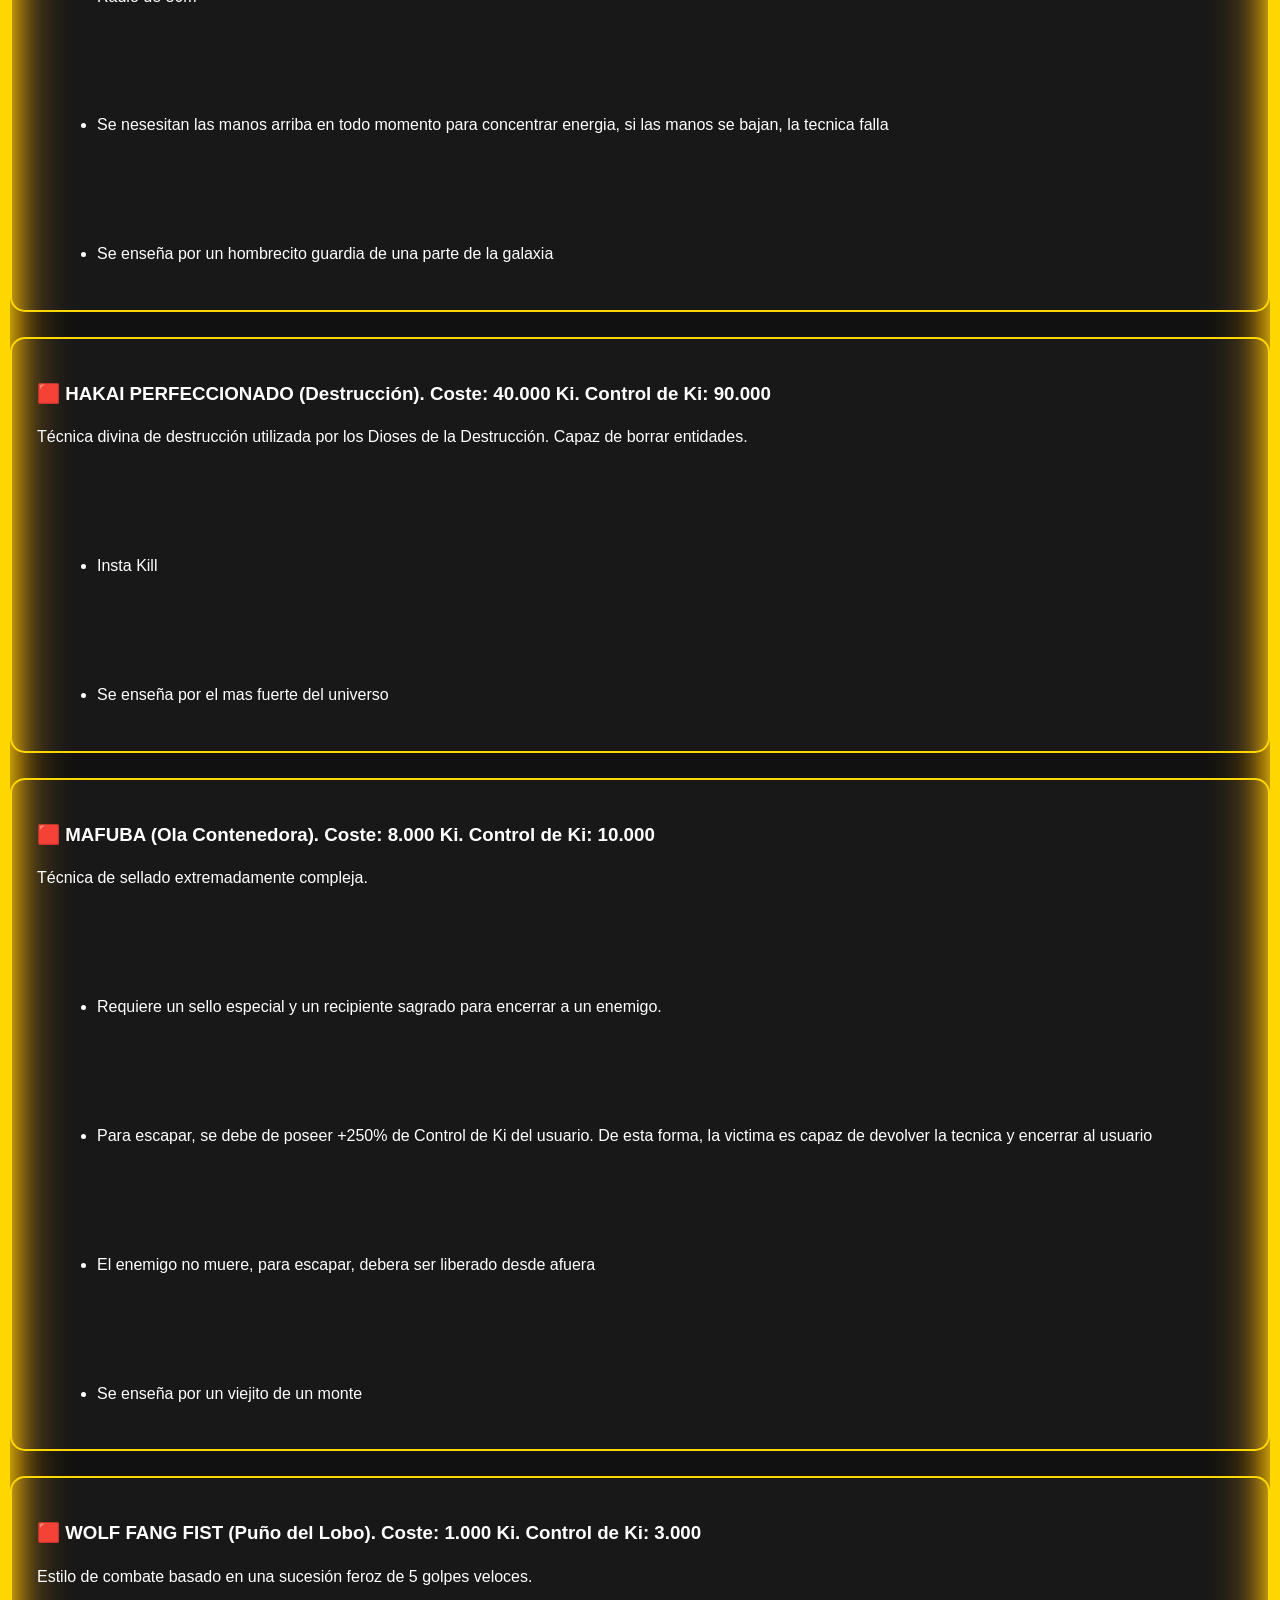
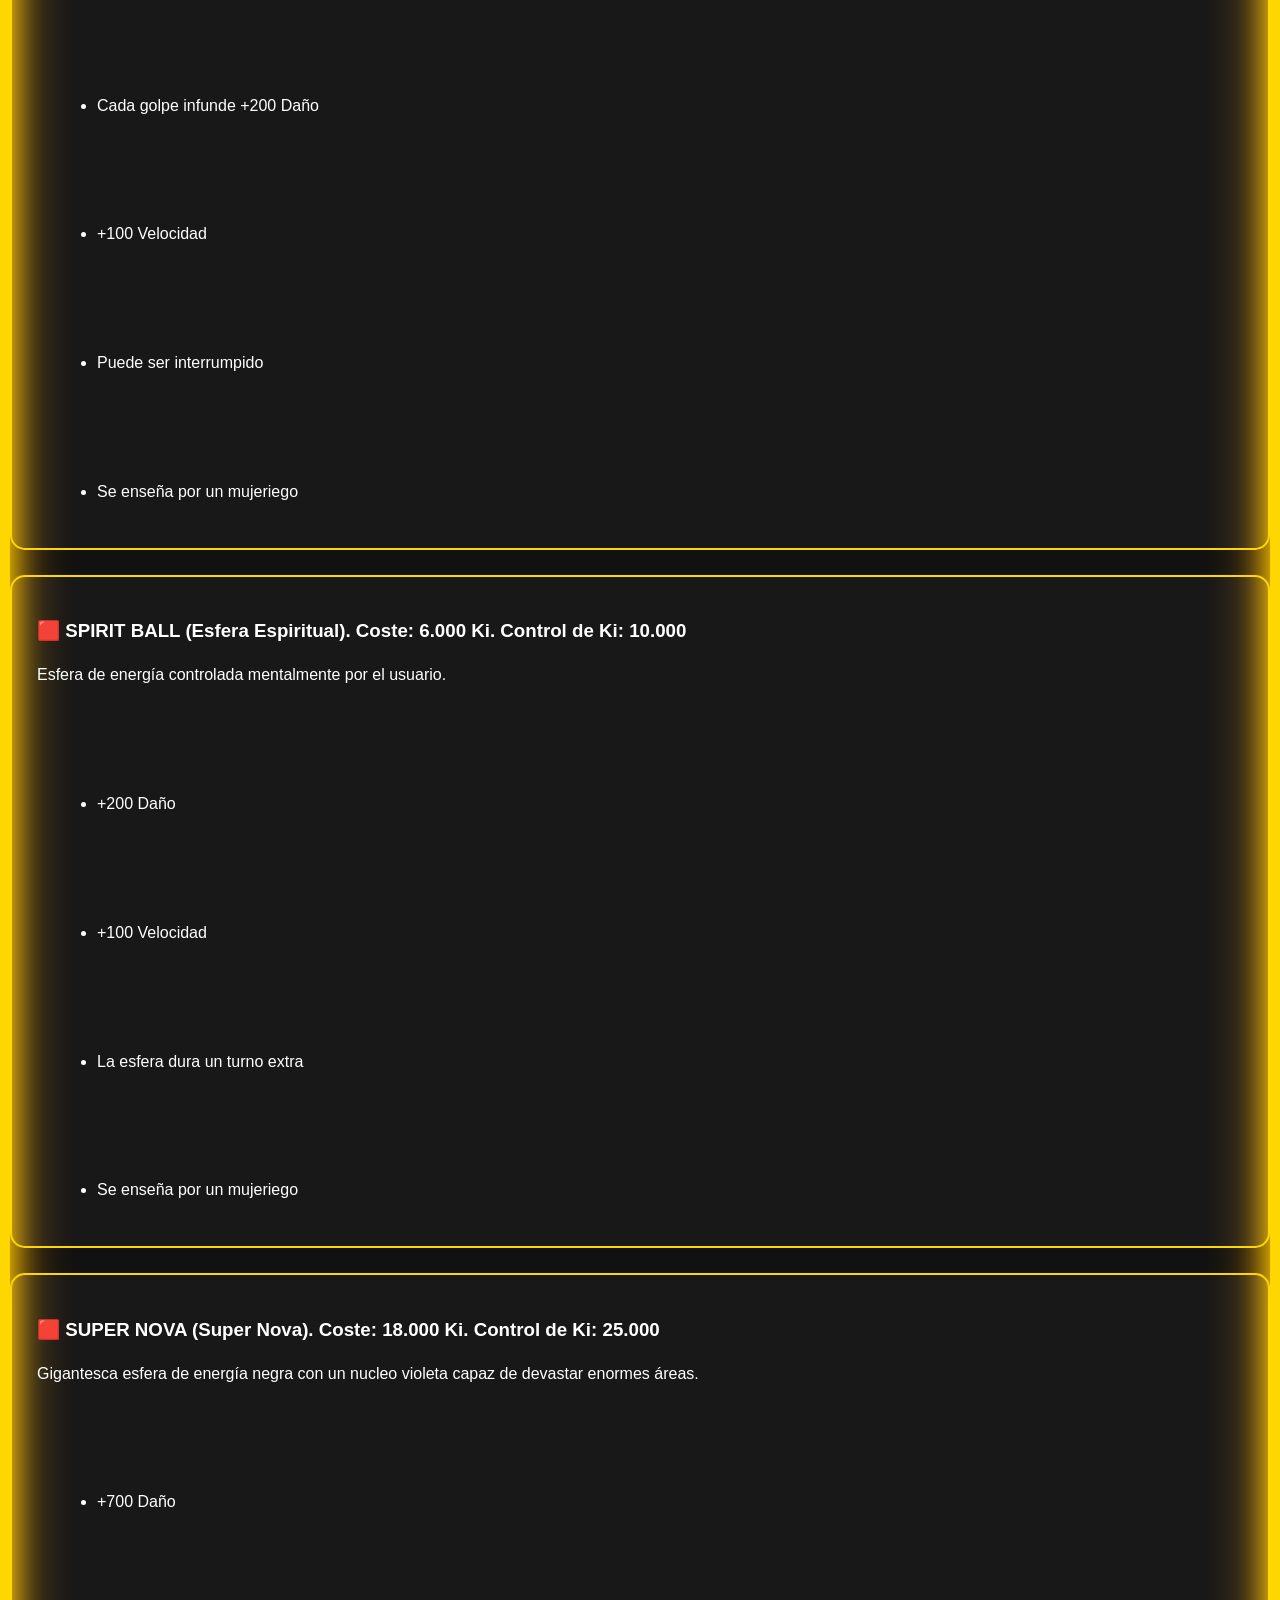
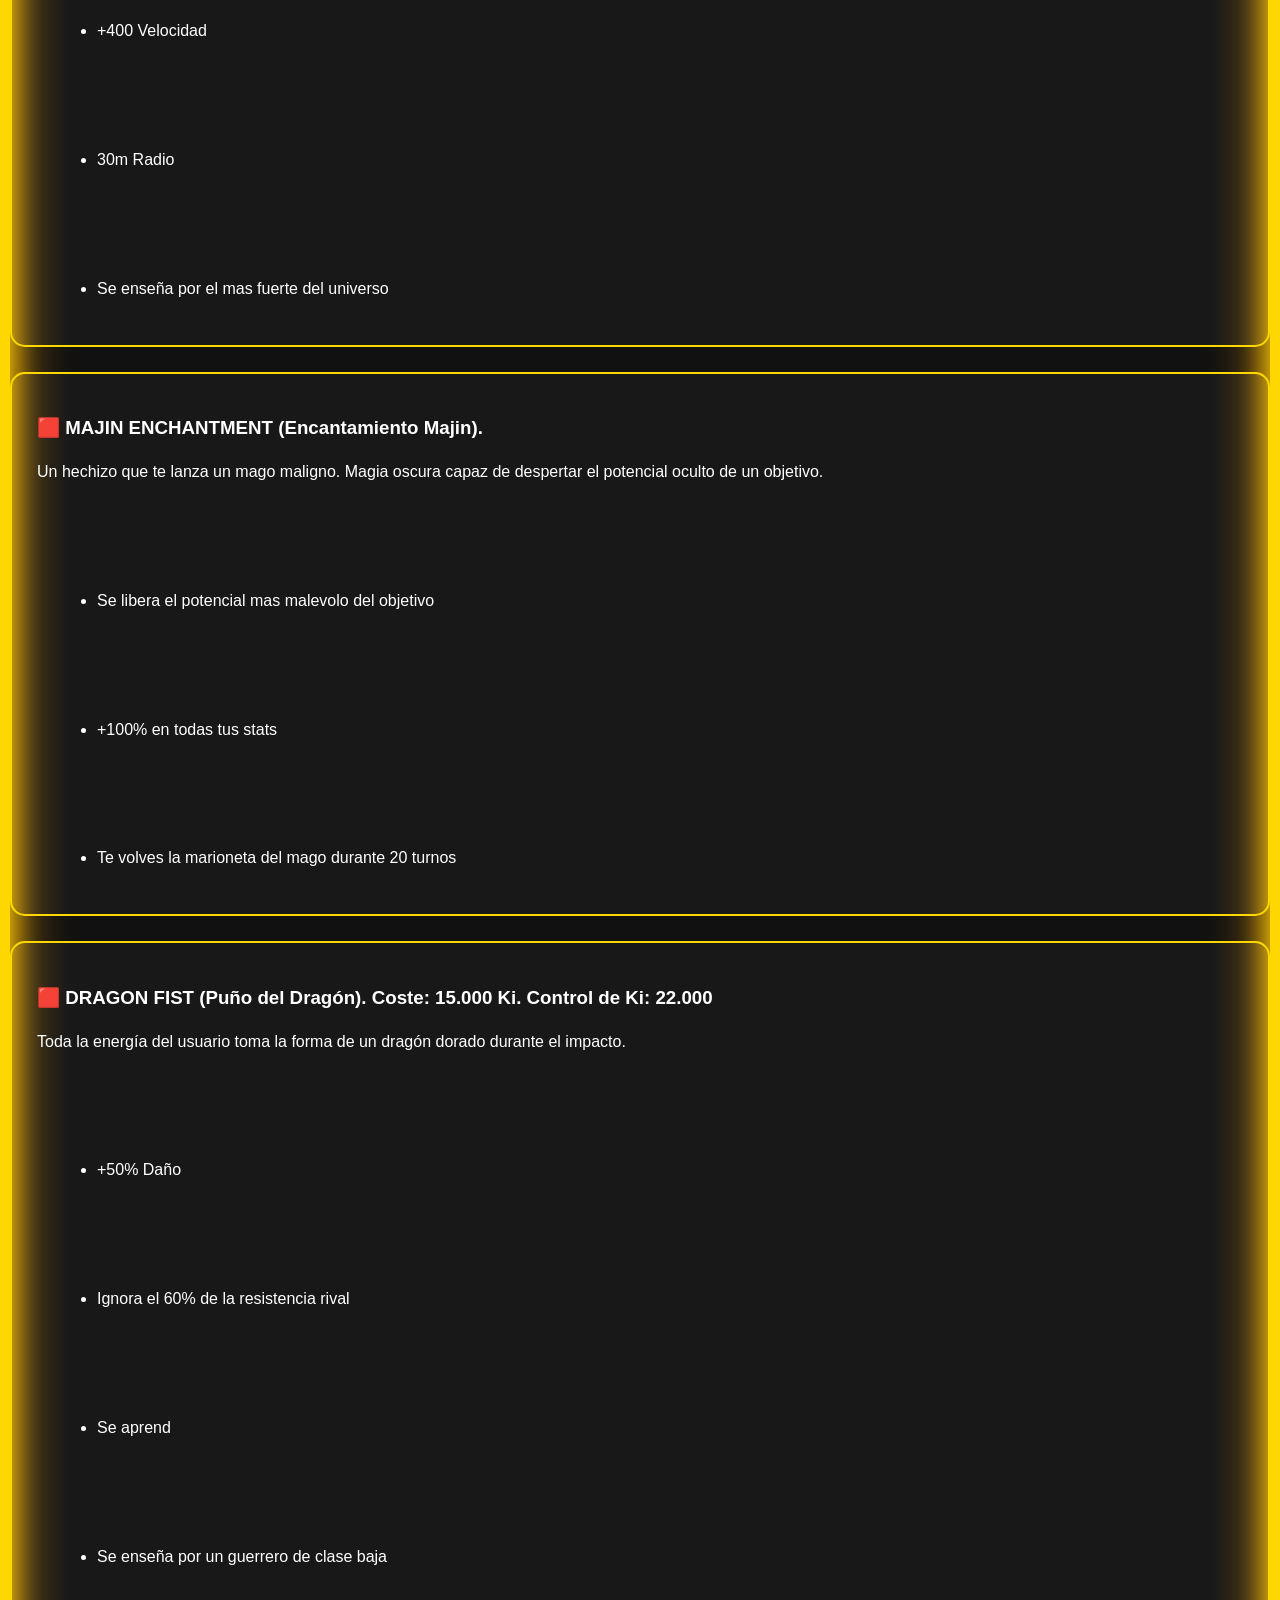
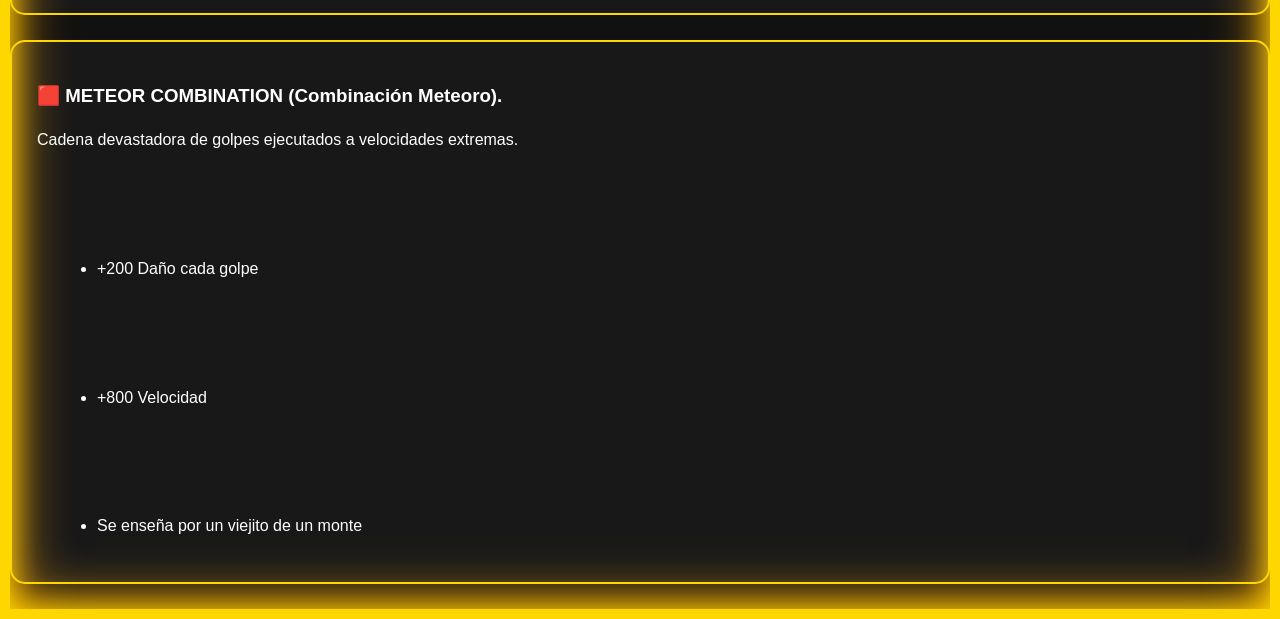
==== commit 81ebf0d8: "Update generales.html" ====
--- a/generales.html
+++ b/generales.html
@@ -20,7 +20,7 @@
         <a href="index.html" class="marco">Volver al Menu</a>
     </header>
 
-    <section class="hoja" id="basicas">
+    <section class="raza" id="basicas">
         <h2>Tecnicas Basicas</h2>
         <p>
             En Dragon Ball: Dragon's Spirit, existen varias tecnicas que los jugadores desbloquean una vez llegan al nivel 01. Estas son:
@@ -107,7 +107,7 @@
             </ul>
         </div>
     </section>
-    <section class="hoja" id="complejas">
+    <section class="raza" id="complejas">
         <h2>Tecnicas complejas</h2>
         <p>
             En Dragon Ball: Dragon's Spirit hay tecnicas que son muy especificas. Algunas deben ser aprendidas, otras son entrenables una vez se llegue al nivel 5.<br>
@@ -166,7 +166,7 @@
             </ul>
         </div>
     </section>
-    <section class="hoja" id="aprendibles">
+    <section class="raza" id="aprendibles">
         <h2>Tecnicas aprendibles</h2>
         <div class="transformacion">
             <h3>🟥 SUPER GENKIDAMA (Super Genkidama). Coste: 15.000 Ki. Control de Ki: 20.000</h3>
@@ -272,4 +272,4 @@
     </section>
     
 </body>
-</html>+</html>
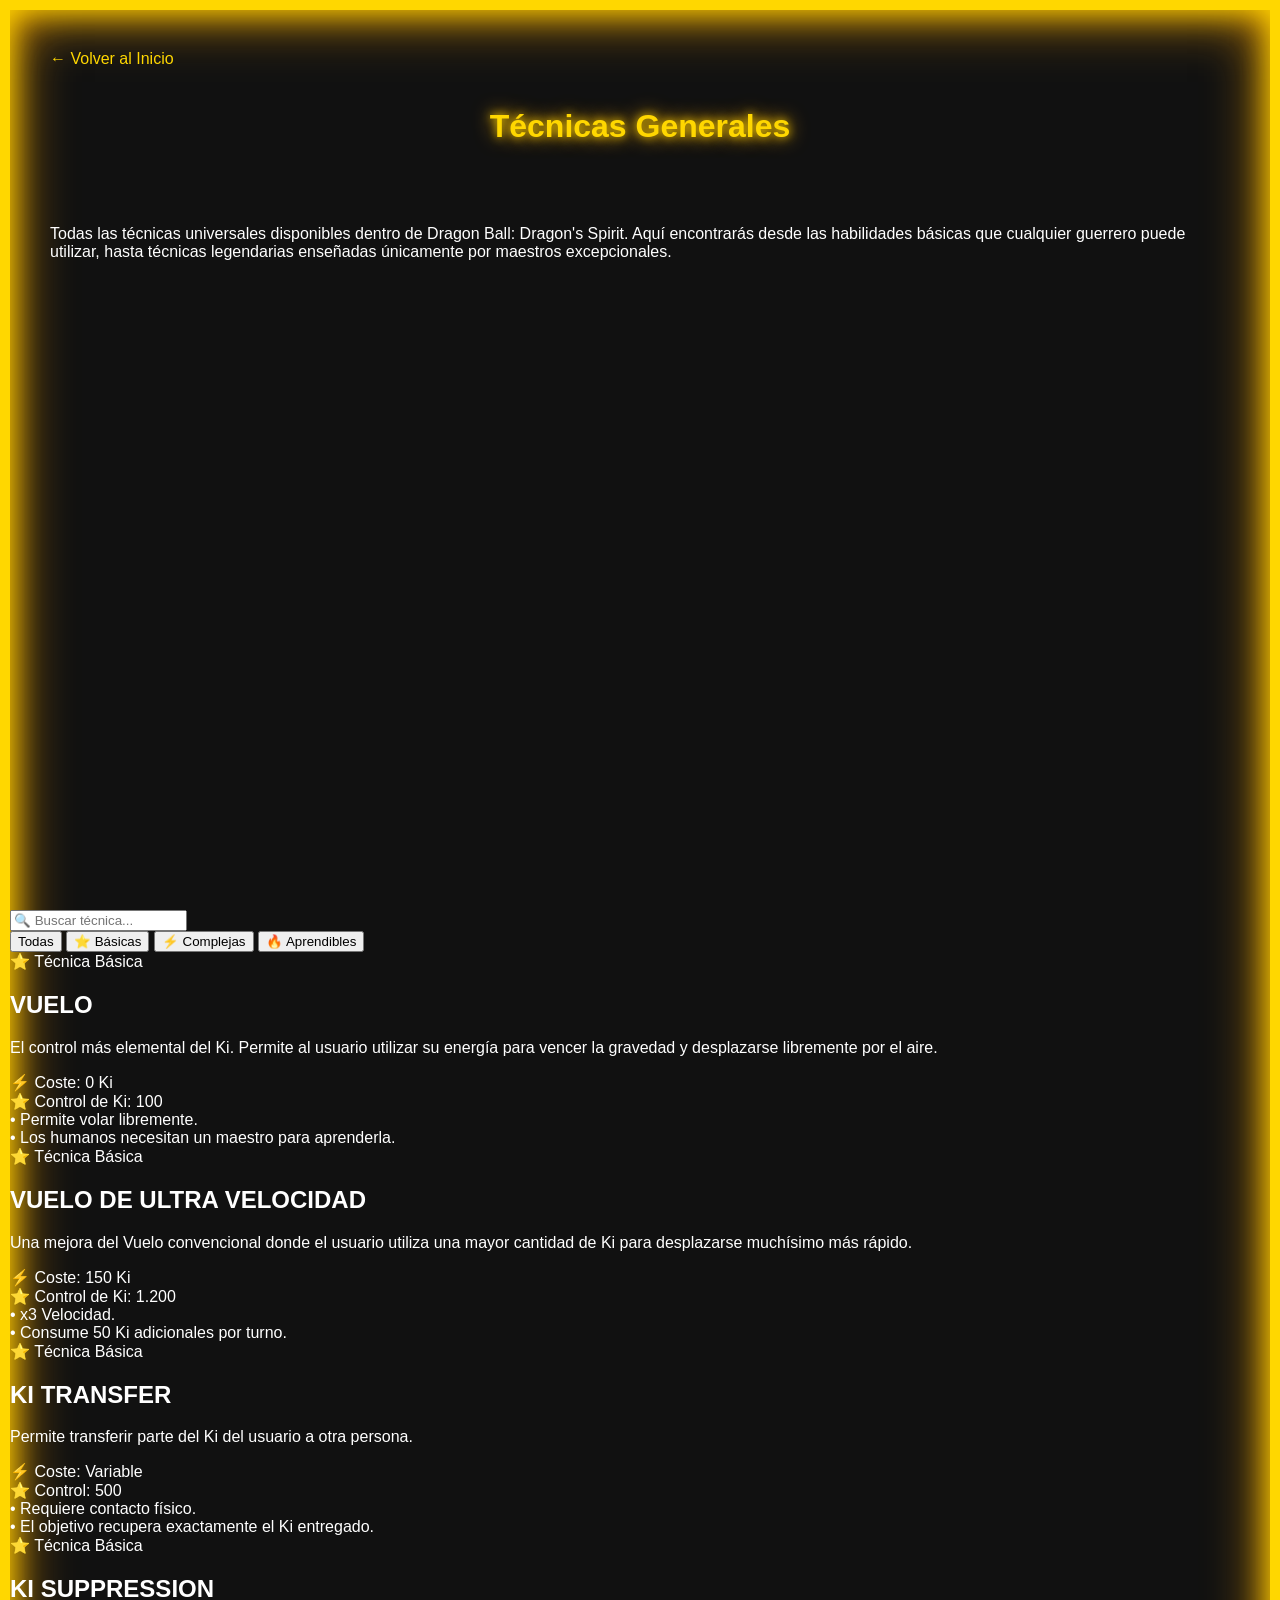
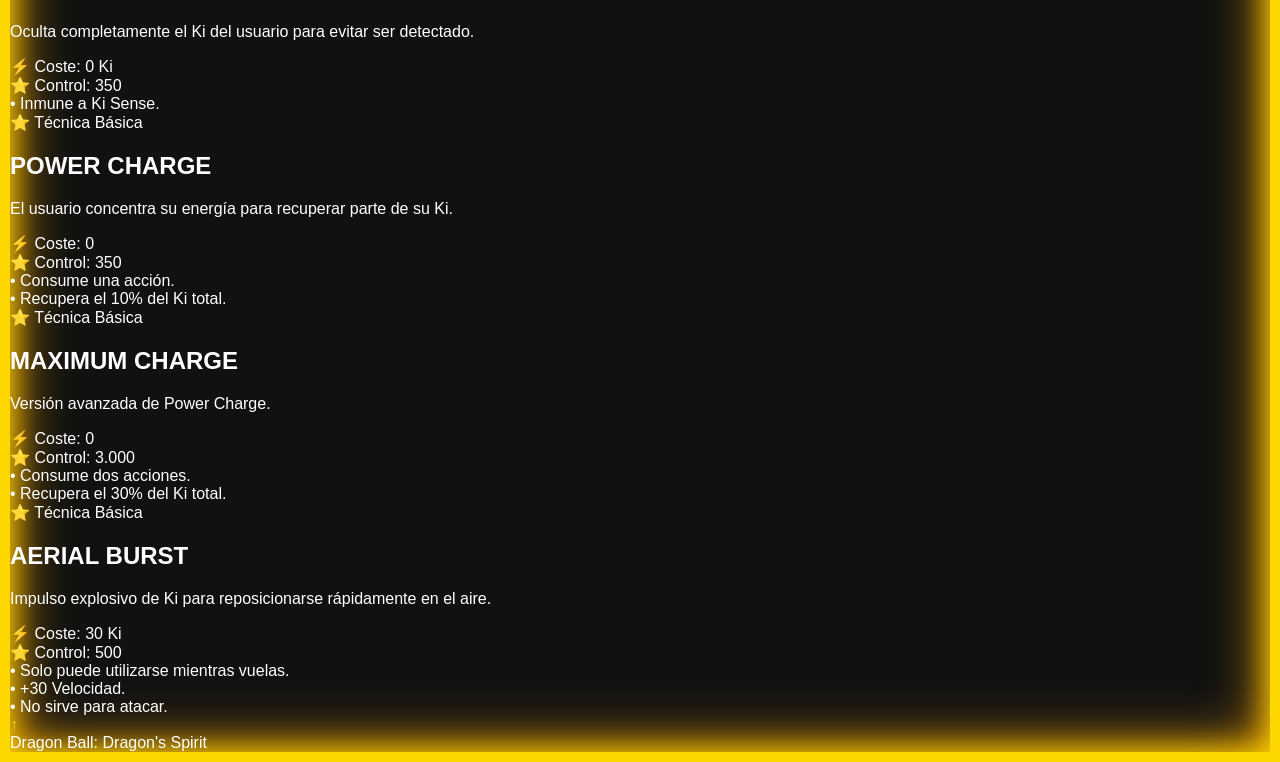
==== commit 74c4f03d: "Update generales.html" ====
--- a/generales.html
+++ b/generales.html
@@ -1,275 +1,311 @@
 <!DOCTYPE html>
-<html lang="en">
+<html lang="es">
+
 <head>
+
     <meta charset="UTF-8">
     <meta name="viewport" content="width=device-width, initial-scale=1.0">
-    <title>Dragon Ball: Dragon's spirit</title>
+
+    <title>Técnicas Generales | Dragon Ball: Dragon's Spirit</title>
+
     <link rel="stylesheet" href="generales.css">
+
 </head>
+
 <body>
-    <header>
-        <h1>Tecnicas Generales</h1>
-
-        <h2 class="indice">Índice</h2>
-
-        <ul>
-            <li><a href="#basicas">Tecnicas Basicas</a></li>
-            <li><a href="#complejas">Tecnicas complejas</a></li>
-            <li><a href="#aprendibles">Tecnicas Aprendibles</a></li>
-        </ul>
-        <a href="index.html" class="marco">Volver al Menu</a>
+
+    <!--================================-->
+    <!-- HERO -->
+    <!--================================-->
+
+    <header class="hero">
+
+        <a href="index.html" class="volver">
+            ← Volver al Inicio
+        </a>
+
+        <h1>Técnicas Generales</h1>
+
+        <p>
+            Todas las técnicas universales disponibles dentro de Dragon Ball:
+            Dragon's Spirit. Aquí encontrarás desde las habilidades básicas
+            que cualquier guerrero puede utilizar, hasta técnicas legendarias
+            enseñadas únicamente por maestros excepcionales.
+        </p>
+
     </header>
 
-    <section class="raza" id="basicas">
-        <h2>Tecnicas Basicas</h2>
-        <p>
-            En Dragon Ball: Dragon's Spirit, existen varias tecnicas que los jugadores desbloquean una vez llegan al nivel 01. Estas son:
-        </p>
-        <div class="transformacion">
-            <ul>
-                <li>
-                    <h3>🌟 VUELO. Coste: 0 Ki. Control de Ki: 100</h3>
-                    <p>
-                        El usuario puede levitar en el aire utilizando su Ki
-                    </p>
-                    <li>Permite levitar y flotar en el aire y moverse con libertat</li>
-                    <li>Los humanos nesesitan un maestro que les enseñe a volar.</li>
-                </li>
-            </ul>
-        </div>
-        <div class="transformacion">
-            <ul>
-                <li>
-                    <h3>🌟 VUELO DE ULTRA VELOCIDAD. Coste: 150 Ki. Control de Ki: 1200</h3>
-                    <p>
-                        Permite al usuario volar a toda velocidad. Multiplicando su velocidad x3 durante su uso
-                    </p>
-                    <li>Por cada turno que se use, consume 50pts de Ki extras</li>
-                </li>
-            </ul>
-        </div>
-        <div class="transformacion">
-            <ul>
-                <li>
-                    <h3>🌟 KI TRANSFER (Transferencia de Ki). Coste: Variable. Control de Ki: 500</h3>
-                    <p>
-                        Permite transferir Ki a otro ser vivo
-                    </p>
-                    <li>Se revibe exactamente la cantidad otorgada</li>
-                    <li>Requiere contacto fisico</li>
-                </li>
-            </ul>
-        </div>
-        <div class="transformacion">
-            <ul>
-                <li>
-                    <h3>🌟 KI SUPPRESSION (Supresión de Ki). Coste: 0 Ki. Control de Ki: 350</h3>
-                    <p>
-                        El usuario oculta su ki de manera inmediata.
-                    </p>
-                    <li>No se puede detectar al usuario con Ki Sense</li>
-                </li>
-                </ul>
-        </div>
-        <div class="transformacion">
-            <ul>
-                <li>
-                    <h3>🌟 POWER CHARGE (Carga de Poder). Coste: 0 Ki. Control de Ki: 350</h3>
-                    <p>
-                        El usuario carga Ki mientras un aura del color de su ki lo rodea.
-                    </p>
-                    <li>Costa una accion</li>
-                    <li>Carga 10% del Ki total</li>
-                </li>
-            </ul>
-        </div>
-        <div class="transformacion">
-            <ul>
-                <li>
-                    <h3>🌟 MAXIMUM CHARGE (Carga Maxima). Coste: 0 Ki. Control de Ki: 3000</h3>
-                    <p>El usuario carga el maximo de su ki posible mientras un aura del color de su ki lo rodea</p>
-                    <li>Costa 2 acciones</li>
-                    <li>Carga un 30% del Ki total</li>
-                </li>
-            </ul>
-        </div>
-        <div class="transformacion">
-            <ul>
-                <li>
-                    <h3>🌟 AERIAL BURST (Impulso Aéreo). Coste: 30 Ki. Control de Ki: 500</h3>
-                    <p>
-                        El usuario realisa un impludo aereo para reposicionarse
-                    </p>
-                    <li>Se nesesita estar en el aire</li>
-                    <li>+30 Velocidad</li>
-                    <li>No se puede usar para atacar</li>
-                </li>
-            </ul>
-        </div>
+    <!--================================-->
+    <!-- BUSCADOR -->
+    <!--================================-->
+
+    <section class="busqueda">
+
+        <input
+            type="text"
+            id="buscar"
+            placeholder="🔍 Buscar técnica...">
+
     </section>
-    <section class="raza" id="complejas">
-        <h2>Tecnicas complejas</h2>
-        <p>
-            En Dragon Ball: Dragon's Spirit hay tecnicas que son muy especificas. Algunas deben ser aprendidas, otras son entrenables una vez se llegue al nivel 5.<br>
-            Para entrenar una tecnica de estas, se debera de hacer un post de +90 lineas.
-        </p>
-        <div class="transformacion">
-            <h3>🌟 INSTANT TRANSMISSION (Teletransportación). Coste: 2.000 Ki. Control de Ki: 5.000</h3>
-            <p>
-                El usuario se teletransporta instantáneamente hacia una fuente de Ki detectada.
-            </p>
-            <ul>
-                <li>Requiere Ki sence</li>
-                <li>Solo se puede viajar dentro del universo</li>
-                <li>La fuente de Ki donde se quiere llegar, debe haber tenido contacto con el usuario</li>
-                <li>La tecnica es enseñada por unos seres de un planeta particular</li>
-            </ul>
-        </div>
-        <div class="transformacion">
-            <h3>🌟 KI FORGING (Forja de Ki). Coste: 3.000 Ki. Control de Ki: 5.500</h3>
-            <p>
-                El usuario solidifica energía. Siendo capaz de crear armas de ki. Incluso puede crear estructuras similares al tamaño de un castillo.
-            </p>
-        </div>
-        <div class="transformacion">
-            <h3>🌟 KI DETONATION MARK (Marca de Detonación). Coste: 4.000 Ki. Control de Ki: 7.000</h3>
-            <P>
-                El usuario deja una marca invisible de Ki sobre un objetivo.
-            </P>
-            <ul>
-                <li>Requiere contacto fisico</li>
-                <li>Ignora la defensa rival y infunde 500pts de Dañ0</li>
-                <li>Maximo 3 marcas hacia un rival</li>
-                <li>El usuario puede detonarlas cuando quierda durante los siguientes 4 turnos</li>
-                <li>La tecnica es enseñada por un viejito de muchas batallas perdidas</li>
-            </ul>
-        </div>
-        <div class="transformacion">
-            <h3>🌟 ABSOLUTE SUPPRESSION (Supresión Absoluta). Coste: 20.000 Ki. Control de Ki: 30.000</h3>
-            <p>
-                El usuario libera Ki en grandes cantidades, formando una zona de 200m de radio.
-            </p>
-            <ul>
-                <li>Se debe mencionar la liberacion de Ki en el post anterior, y esto consume una accion</li>
-                <li>Los enemigos que caigan en dicha zona. Se ven reducidos en Velocidad. -90% Velocidad</li>
-                <li>El usuario recibe un 10% de Velocidad</li>
-                <li>Se enseña por un hombre de Pelo rosa que se dice que lleva un demonio dentro</li>
-            </ul>
-        </div>
-        <div class="transformacion">
-            <h3>🌟 KI OVERCHARGE (Sobrecarga de Ki). Coste: 30.000 Ki. Control de Ki: 12.000</h3>
-            <p>
-                El usuario inyecta energía excesiva en una técnica.
-            </p>
-            <ul>
-                <li>La siguiente tecnica recibe un 250% de Daño.</li>
-            </ul>
-        </div>
+
+    <!--================================-->
+    <!-- FILTROS -->
+    <!--================================-->
+
+    <section class="categorias">
+
+        <button class="categoria activa" data-filtro="todas">
+            Todas
+        </button>
+
+        <button class="categoria" data-filtro="basica">
+            ⭐ Básicas
+        </button>
+
+        <button class="categoria" data-filtro="compleja">
+            ⚡ Complejas
+        </button>
+
+        <button class="categoria" data-filtro="aprendible">
+            🔥 Aprendibles
+        </button>
+
     </section>
-    <section class="raza" id="aprendibles">
-        <h2>Tecnicas aprendibles</h2>
-        <div class="transformacion">
-            <h3>🟥 SUPER GENKIDAMA (Super Genkidama). Coste: 15.000 Ki. Control de Ki: 20.000</h3>
-            <p>Versión evolucionada de la Genkidama. El usuario reúne cantidades colosales de energía proveniente de seres vivos, planetas o fuentes externas.</p>
-            <ul>
-                <li>+300% Daño</li>
-                <li>Requiere 3 turnos de carga</li>
-                <li>Radio de 80m</li>
-                <li>Se nesesitan las manos arriba en todo momento para concentrar energia, si las manos se bajan, la tecnica falla</li>
-                <li>Se enseña por un hombrecito guardia de una parte de la galaxia</li>
-            </ul>
-        </div>
-        <div class="transformacion">
-            <h3>🟥 HAKAI PERFECCIONADO (Destrucción). Coste: 40.000 Ki. Control de Ki: 90.000</h3>
-            <p>
-                Técnica divina de destrucción utilizada por los Dioses de la Destrucción. Capaz de borrar entidades.
-            </p>
-            <ul>
-               <li>Insta Kill</li>
-               <li>Se enseña por el mas fuerte del universo</li> 
-            </ul>
-        </div>
-        <div class="transformacion">
-            <h3>🟥 MAFUBA (Ola Contenedora). Coste: 8.000 Ki. Control de Ki: 10.000</h3>
-            <p>
-                Técnica de sellado extremadamente compleja.
-            </p>
-            <ul>
-                <li>Requiere un sello especial y un recipiente sagrado para encerrar a un enemigo.</li>
-                <li>Para escapar, se debe de poseer +250% de Control de Ki del usuario. De esta forma, la victima es capaz de devolver la tecnica y encerrar al usuario</li>
-                <li>El enemigo no muere, para escapar, debera ser liberado desde afuera</li>
-                <li>Se enseña por un viejito de un monte</li>
-            </ul> 
-        </div>
-        <div class="transformacion">
-            <h3>🟥 WOLF FANG FIST (Puño del Lobo). Coste: 1.000 Ki. Control de Ki: 3.000</h3>
-            <p>
-                Estilo de combate basado en una sucesión feroz de 5 golpes veloces.
-            </p>
-            <ul>
-                <li>Cada golpe infunde +200 Daño</li>
-                <li>+100 Velocidad</li>
-                <li>Puede ser interrumpido</li>
-                <li>Se enseña por un mujeriego</li>
-            </ul>
-        </div>
-        <div class="transformacion">
-            <h3>🟥 SPIRIT BALL (Esfera Espiritual). Coste: 6.000 Ki. Control de Ki: 10.000</h3>
-            <p>
-                Esfera de energía controlada mentalmente por el usuario.
-            </p>
-            <ul>
-                <li>+200 Daño</li>
-                <li>+100 Velocidad</li>
-                <li>La esfera dura un turno extra</li>
-                <li>Se enseña por un mujeriego</li>
-            </ul>
-        </div>
-        <div class="transformacion">
-            <h3>🟥 SUPER NOVA (Super Nova). Coste: 18.000 Ki. Control de Ki: 25.000</h3>
-            <p>
-                Gigantesca esfera de energía negra con un nucleo violeta capaz de devastar enormes áreas.
-            </p>
-            <ul>
-                <li>+700 Daño</li>
-                <li>+400 Velocidad</li>
-                <li>30m Radio</li>
-                <li>Se enseña por el mas fuerte del universo</li>
-            </ul>
-        </div>
-        <div class="transformacion">
-            <h3>🟥 MAJIN ENCHANTMENT (Encantamiento Majin).</h3>
-            <p>
-                Un hechizo que te lanza un mago maligno. Magia oscura capaz de despertar el potencial oculto de un objetivo. 
-            </p>
-            <ul>
-                <li>Se libera el potencial mas malevolo del objetivo</li>
-                <li>+100% en todas tus stats</li>
-                <li>Te volves la marioneta del mago durante 20 turnos</li>
-            </ul>
-        </div>
-        <div class="transformacion">
-            <h3>🟥 DRAGON FIST (Puño del Dragón). Coste: 15.000 Ki. Control de Ki: 22.000</h3>
-            <p>Toda la energía del usuario toma la forma de un dragón dorado durante el impacto.</p>
-            <ul>
-                <li>+50% Daño</li>
-                <li>Ignora el 60% de la resistencia rival</li> 
-                <li>Se aprend</li>
-                <li>Se enseña por un guerrero de clase baja</li>
-            </ul>
-        </div>
-        <div class="transformacion">
-            <h3>🟥 METEOR COMBINATION (Combinación Meteoro).</h3>
-            <p>
-                Cadena devastadora de golpes ejecutados a velocidades extremas.
-            </p>
-            <ul>
-                <li>+200 Daño cada golpe</li>
-                <li>+800 Velocidad</li>
-                <li>Se enseña por un viejito de un monte</li>
-            </ul>
-        </div>
-    </section>
-    
+
+    <!--================================-->
+    <!-- CONTENEDOR -->
+    <!--================================-->
+
+    <main class="contenedor-tecnicas">
+
+        <!--===============================-->
+        <!-- BASICAS -->
+        <!--===============================-->
+
+        <article class="tecnica" data-categoria="basica">
+
+            <div class="tipo basica">
+
+                ⭐ Técnica Básica
+
+            </div>
+
+            <h2>VUELO</h2>
+
+            <p>
+
+                El control más elemental del Ki. Permite al usuario utilizar
+                su energía para vencer la gravedad y desplazarse libremente
+                por el aire.
+
+            </p>
+
+            <div class="datos">
+
+                <span>⚡ Coste: 0 Ki</span><br>
+                <span>⭐ Control de Ki: 100</span><br>
+                <span>• Permite volar libremente.</span><br>
+                <span>• Los humanos necesitan un maestro para aprenderla.</span>
+
+            </div>
+
+        </article>
+
+        <article class="tecnica" data-categoria="basica">
+
+            <div class="tipo basica">
+
+                ⭐ Técnica Básica
+
+            </div>
+
+            <h2>VUELO DE ULTRA VELOCIDAD</h2>
+
+            <p>
+
+                Una mejora del Vuelo convencional donde el usuario utiliza una
+                mayor cantidad de Ki para desplazarse muchísimo más rápido.
+
+            </p>
+
+            <div class="datos">
+
+                <span>⚡ Coste: 150 Ki</span><br>
+                <span>⭐ Control de Ki: 1.200</span><br>
+                <span>• x3 Velocidad.</span><br>
+                <span>• Consume 50 Ki adicionales por turno.</span>
+
+            </div>
+
+        </article>
+
+        <article class="tecnica" data-categoria="basica">
+
+            <div class="tipo basica">
+
+                ⭐ Técnica Básica
+
+            </div>
+
+            <h2>KI TRANSFER</h2>
+
+            <p>
+
+                Permite transferir parte del Ki del usuario a otra persona.
+
+            </p>
+
+            <div class="datos">
+
+                <span>⚡ Coste: Variable</span><br>
+                <span>⭐ Control: 500</span><br>
+                <span>• Requiere contacto físico.</span><br>
+                <span>• El objetivo recupera exactamente el Ki entregado.</span>
+
+            </div>
+
+        </article>
+
+        <article class="tecnica" data-categoria="basica">
+
+            <div class="tipo basica">
+
+                ⭐ Técnica Básica
+
+            </div>
+
+            <h2>KI SUPPRESSION</h2>
+
+            <p>
+
+                Oculta completamente el Ki del usuario para evitar ser detectado.
+
+            </p>
+
+            <div class="datos">
+
+                <span>⚡ Coste: 0 Ki</span><br>
+                <span>⭐ Control: 350</span><br>
+                <span>• Inmune a Ki Sense.</span>
+
+            </div>
+
+        </article>
+
+        <article class="tecnica" data-categoria="basica">
+
+            <div class="tipo basica">
+
+                ⭐ Técnica Básica
+
+            </div>
+
+            <h2>POWER CHARGE</h2>
+
+            <p>
+
+                El usuario concentra su energía para recuperar parte de su Ki.
+
+            </p>
+
+            <div class="datos">
+
+                <span>⚡ Coste: 0</span><br>
+                <span>⭐ Control: 350</span><br>
+                <span>• Consume una acción.</span><br>
+                <span>• Recupera el 10% del Ki total.</span>
+
+            </div>
+
+        </article>
+
+        <article class="tecnica" data-categoria="basica">
+
+            <div class="tipo basica">
+
+                ⭐ Técnica Básica
+
+            </div>
+
+            <h2>MAXIMUM CHARGE</h2>
+
+            <p>
+
+                Versión avanzada de Power Charge.
+
+            </p>
+
+            <div class="datos">
+
+                <span>⚡ Coste: 0</span><br>
+                <span>⭐ Control: 3.000</span><br>
+                <span>• Consume dos acciones.</span><br>
+                <span>• Recupera el 30% del Ki total.</span>
+
+            </div>
+
+        </article>
+
+        <article class="tecnica" data-categoria="basica">
+
+            <div class="tipo basica">
+
+                ⭐ Técnica Básica
+
+            </div>
+
+            <h2>AERIAL BURST</h2>
+
+            <p>
+
+                Impulso explosivo de Ki para reposicionarse rápidamente en el aire.
+
+            </p>
+
+            <div class="datos">
+
+                <span>⚡ Coste: 30 Ki</span><br>
+                <span>⭐ Control: 500</span><br>
+                <span>• Solo puede utilizarse mientras vuelas.</span><br>
+                <span>• +30 Velocidad.</span><br>
+                <span>• No sirve para atacar.</span>
+
+            </div>
+
+        </article>
+
+        <!-- AQUÍ CONTINÚAN -->
+
+        <!-- Instant Transmission -->
+        <!-- Ki Forging -->
+        <!-- Ki Detonation -->
+        <!-- Absolute Suppression -->
+        <!-- Ki Overcharge -->
+
+        <!-- Super Genkidama -->
+        <!-- Hakai -->
+        <!-- Mafuba -->
+        <!-- Wolf Fang Fist -->
+        <!-- Spirit Ball -->
+        <!-- Super Nova -->
+        <!-- Majin Enchantment -->
+        <!-- Dragon Fist -->
+        <!-- Meteor Combination -->
+
+    </main>
+
+    <a href="#" class="subir">
+        ↑
+    </a>
+
+    <footer>
+
+        Dragon Ball: Dragon's Spirit
+
+    </footer>
+
+    <script src="generales.js"></script>
+
 </body>
+
 </html>
--- a/generales.css
+++ b/generales.css
@@ -206,4 +206,21 @@
 
 .transformacion li{
     margin-bottom:8px;
-}+}
+.raza{
+    margin:20px 0;
+}
+
+.raza h3{
+    color:orange;
+
+    text-align:center;
+
+    font-size:1.4rem;
+
+    margin-bottom:15px;
+}
+
+.raza p{
+    line-height:1.8;
+}
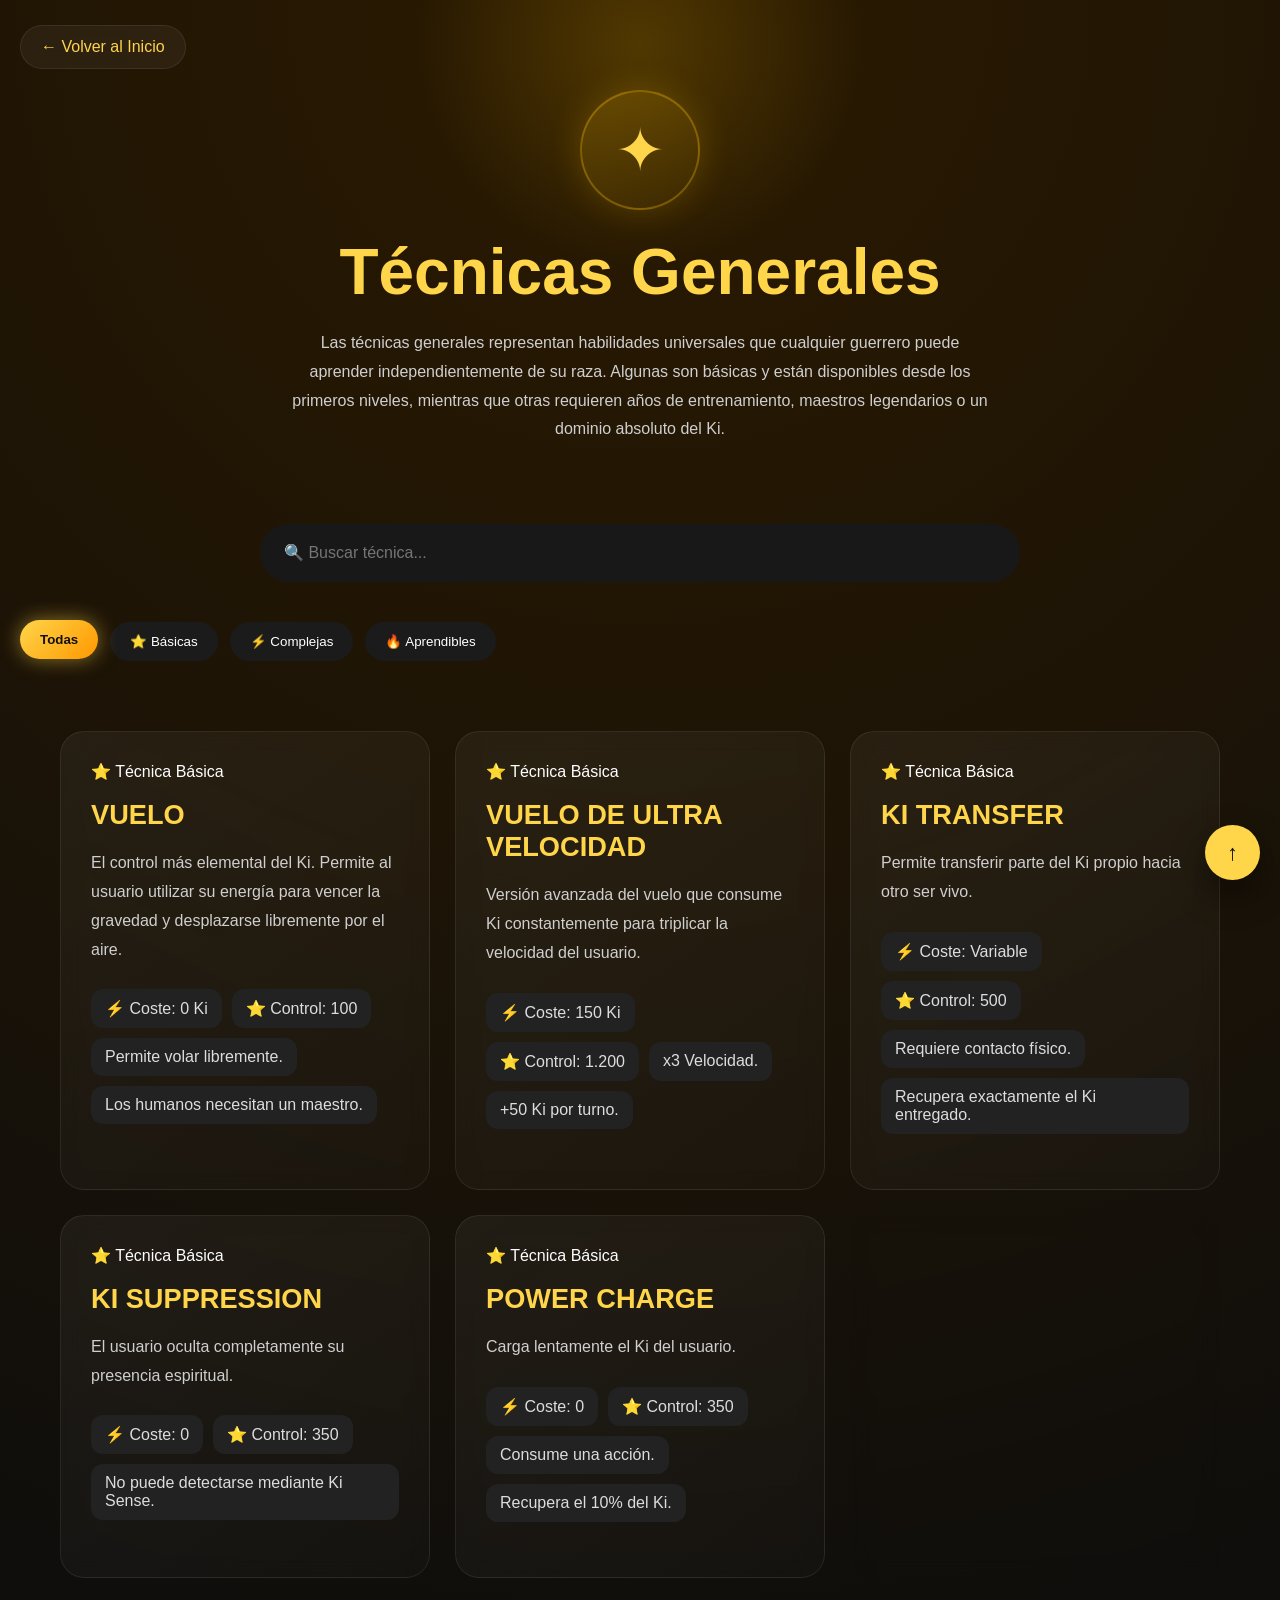
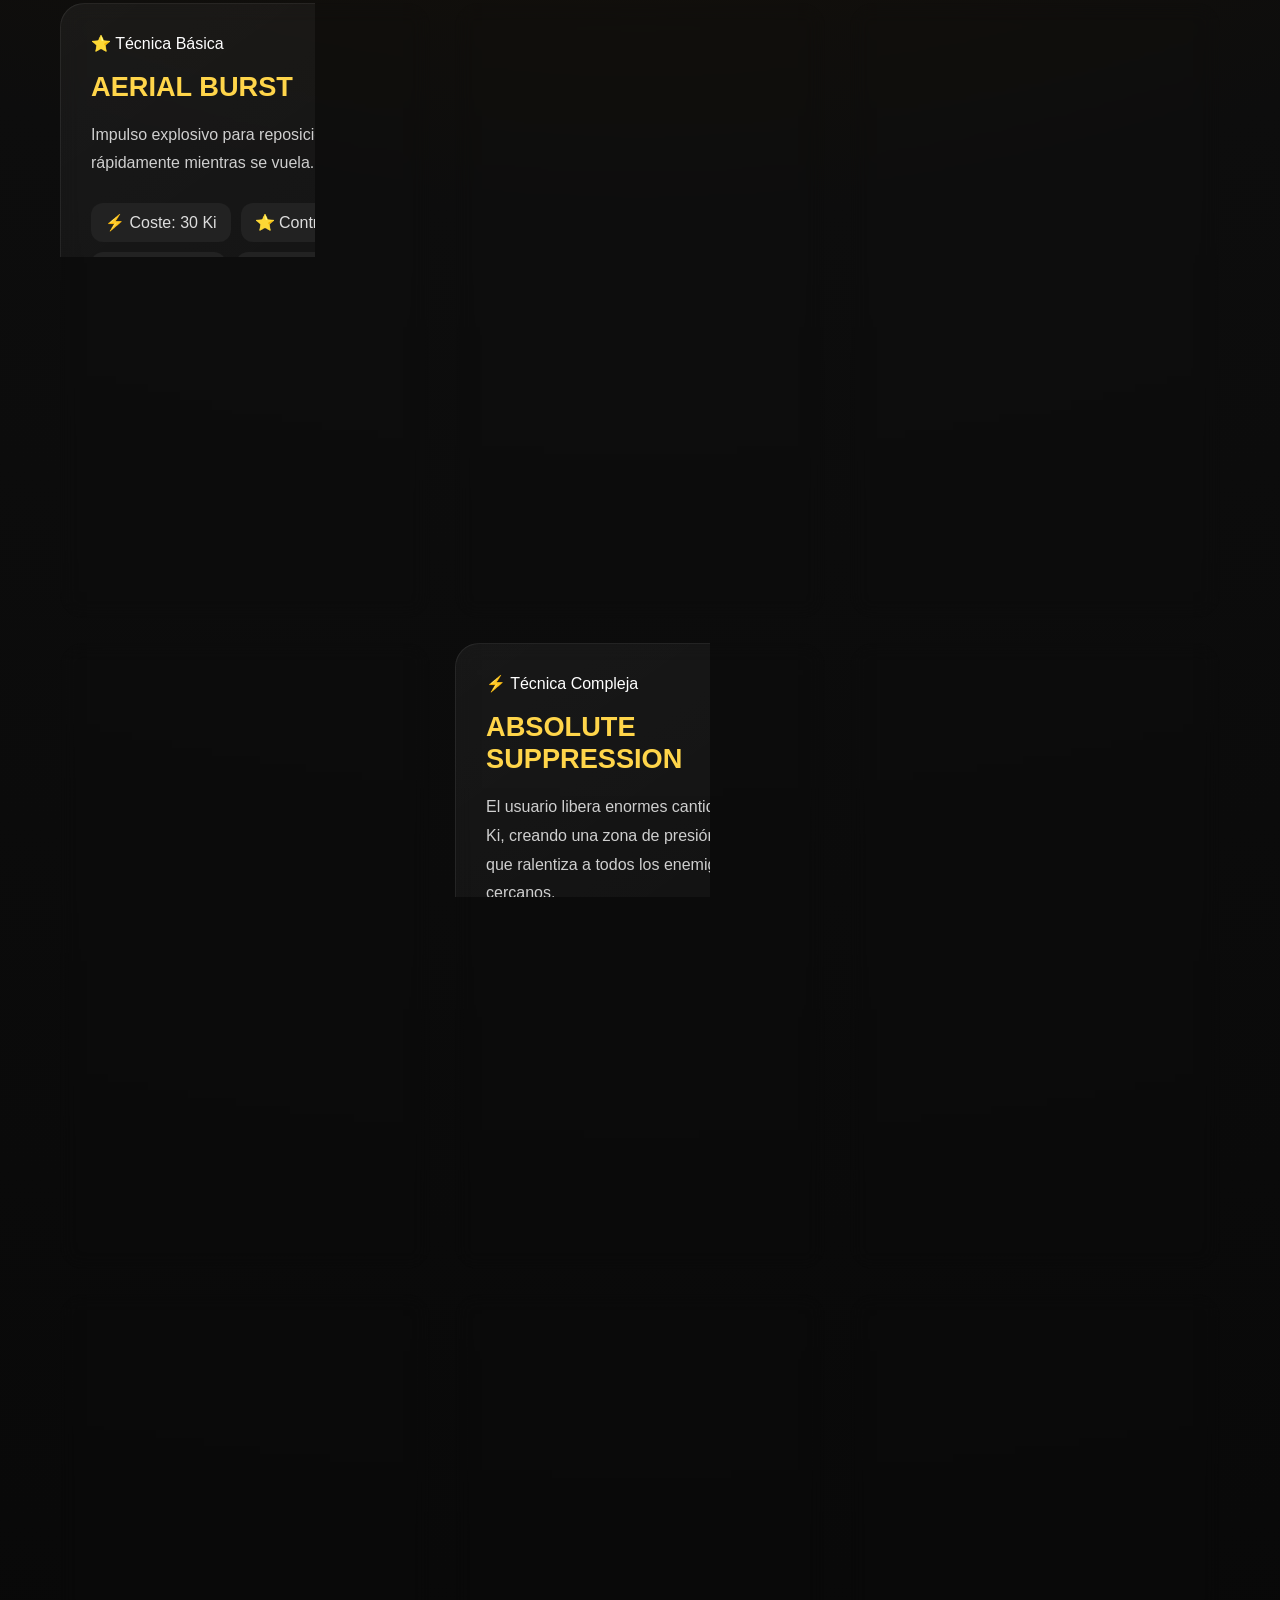
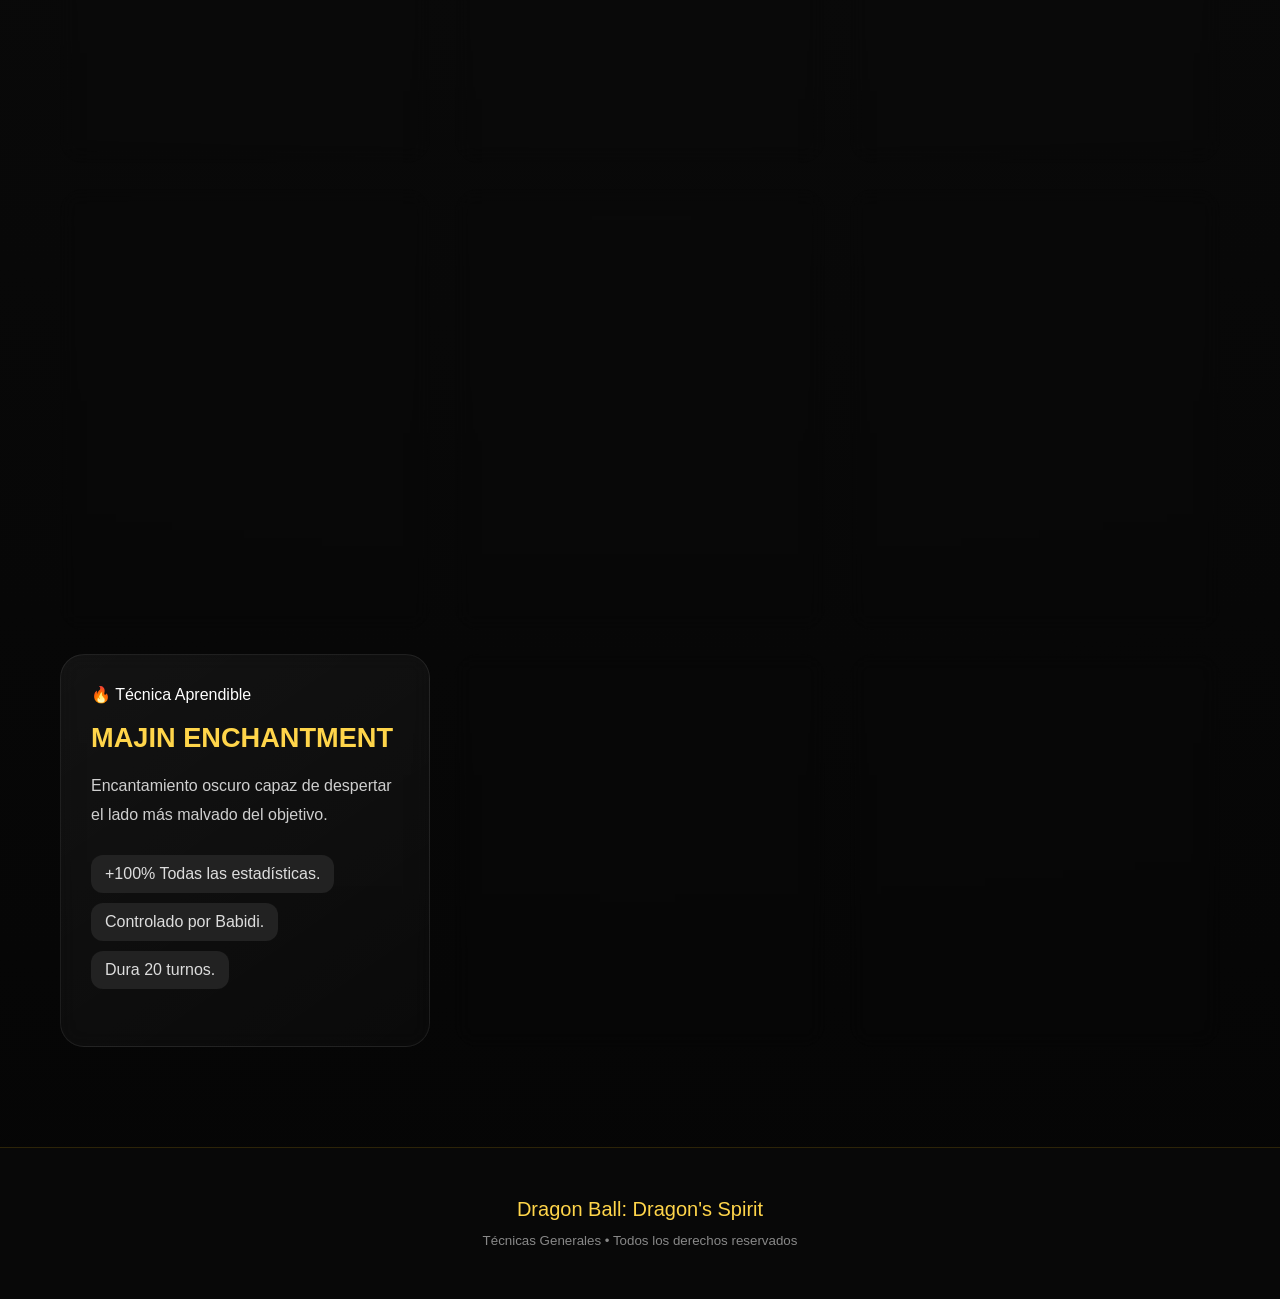
==== commit 922e7863: "Update generales.html" ====
--- a/generales.html
+++ b/generales.html
@@ -4,303 +4,931 @@
 <head>
 
     <meta charset="UTF-8">
-    <meta name="viewport" content="width=device-width, initial-scale=1.0">
-
-    <title>Técnicas Generales | Dragon Ball: Dragon's Spirit</title>
-
-    <link rel="stylesheet" href="generales.css">
+    <meta name="viewport"
+          content="width=device-width, initial-scale=1.0">
+
+    <title>
+        Técnicas Generales | Dragon Ball: Dragon's Spirit
+    </title>
+
+    <link rel="stylesheet"
+          href="generales.css">
 
 </head>
 
 <body>
 
-    <!--================================-->
-    <!-- HERO -->
-    <!--================================-->
-
-    <header class="hero">
-
-        <a href="index.html" class="volver">
-            ← Volver al Inicio
-        </a>
-
-        <h1>Técnicas Generales</h1>
+<!--====================================-->
+<!-- HERO -->
+<!--====================================-->
+
+<header class="hero">
+
+    <a href="index.html" class="volver">
+
+        ← Volver al Inicio
+
+    </a>
+
+    <div class="hero-contenido">
+
+        <div class="icono-principal">
+
+            ✦
+
+        </div>
+
+        <h1>
+
+            Técnicas Generales
+
+        </h1>
 
         <p>
-            Todas las técnicas universales disponibles dentro de Dragon Ball:
-            Dragon's Spirit. Aquí encontrarás desde las habilidades básicas
-            que cualquier guerrero puede utilizar, hasta técnicas legendarias
-            enseñadas únicamente por maestros excepcionales.
+
+            Las técnicas generales representan habilidades
+            universales que cualquier guerrero puede aprender
+            independientemente de su raza. Algunas son básicas
+            y están disponibles desde los primeros niveles,
+            mientras que otras requieren años de entrenamiento,
+            maestros legendarios o un dominio absoluto del Ki.
+
         </p>
 
-    </header>
-
-    <!--================================-->
-    <!-- BUSCADOR -->
-    <!--================================-->
-
-    <section class="busqueda">
-
-        <input
-            type="text"
-            id="buscar"
-            placeholder="🔍 Buscar técnica...">
-
-    </section>
-
-    <!--================================-->
-    <!-- FILTROS -->
-    <!--================================-->
-
-    <section class="categorias">
-
-        <button class="categoria activa" data-filtro="todas">
-            Todas
-        </button>
-
-        <button class="categoria" data-filtro="basica">
-            ⭐ Básicas
-        </button>
-
-        <button class="categoria" data-filtro="compleja">
-            ⚡ Complejas
-        </button>
-
-        <button class="categoria" data-filtro="aprendible">
-            🔥 Aprendibles
-        </button>
-
-    </section>
-
-    <!--================================-->
-    <!-- CONTENEDOR -->
-    <!--================================-->
-
-    <main class="contenedor-tecnicas">
-
-        <!--===============================-->
-        <!-- BASICAS -->
-        <!--===============================-->
-
-        <article class="tecnica" data-categoria="basica">
-
-            <div class="tipo basica">
-
-                ⭐ Técnica Básica
-
-            </div>
-
-            <h2>VUELO</h2>
-
-            <p>
-
-                El control más elemental del Ki. Permite al usuario utilizar
-                su energía para vencer la gravedad y desplazarse libremente
-                por el aire.
-
-            </p>
-
-            <div class="datos">
-
-                <span>⚡ Coste: 0 Ki</span><br>
-                <span>⭐ Control de Ki: 100</span><br>
-                <span>• Permite volar libremente.</span><br>
-                <span>• Los humanos necesitan un maestro para aprenderla.</span>
-
-            </div>
-
-        </article>
-
-        <article class="tecnica" data-categoria="basica">
-
-            <div class="tipo basica">
-
-                ⭐ Técnica Básica
-
-            </div>
-
-            <h2>VUELO DE ULTRA VELOCIDAD</h2>
-
-            <p>
-
-                Una mejora del Vuelo convencional donde el usuario utiliza una
-                mayor cantidad de Ki para desplazarse muchísimo más rápido.
-
-            </p>
-
-            <div class="datos">
-
-                <span>⚡ Coste: 150 Ki</span><br>
-                <span>⭐ Control de Ki: 1.200</span><br>
-                <span>• x3 Velocidad.</span><br>
-                <span>• Consume 50 Ki adicionales por turno.</span>
-
-            </div>
-
-        </article>
-
-        <article class="tecnica" data-categoria="basica">
-
-            <div class="tipo basica">
-
-                ⭐ Técnica Básica
-
-            </div>
-
-            <h2>KI TRANSFER</h2>
-
-            <p>
-
-                Permite transferir parte del Ki del usuario a otra persona.
-
-            </p>
-
-            <div class="datos">
-
-                <span>⚡ Coste: Variable</span><br>
-                <span>⭐ Control: 500</span><br>
-                <span>• Requiere contacto físico.</span><br>
-                <span>• El objetivo recupera exactamente el Ki entregado.</span>
-
-            </div>
-
-        </article>
-
-        <article class="tecnica" data-categoria="basica">
-
-            <div class="tipo basica">
-
-                ⭐ Técnica Básica
-
-            </div>
-
-            <h2>KI SUPPRESSION</h2>
-
-            <p>
-
-                Oculta completamente el Ki del usuario para evitar ser detectado.
-
-            </p>
-
-            <div class="datos">
-
-                <span>⚡ Coste: 0 Ki</span><br>
-                <span>⭐ Control: 350</span><br>
-                <span>• Inmune a Ki Sense.</span>
-
-            </div>
-
-        </article>
-
-        <article class="tecnica" data-categoria="basica">
-
-            <div class="tipo basica">
-
-                ⭐ Técnica Básica
-
-            </div>
-
-            <h2>POWER CHARGE</h2>
-
-            <p>
-
-                El usuario concentra su energía para recuperar parte de su Ki.
-
-            </p>
-
-            <div class="datos">
-
-                <span>⚡ Coste: 0</span><br>
-                <span>⭐ Control: 350</span><br>
-                <span>• Consume una acción.</span><br>
-                <span>• Recupera el 10% del Ki total.</span>
-
-            </div>
-
-        </article>
-
-        <article class="tecnica" data-categoria="basica">
-
-            <div class="tipo basica">
-
-                ⭐ Técnica Básica
-
-            </div>
-
-            <h2>MAXIMUM CHARGE</h2>
-
-            <p>
-
-                Versión avanzada de Power Charge.
-
-            </p>
-
-            <div class="datos">
-
-                <span>⚡ Coste: 0</span><br>
-                <span>⭐ Control: 3.000</span><br>
-                <span>• Consume dos acciones.</span><br>
-                <span>• Recupera el 30% del Ki total.</span>
-
-            </div>
-
-        </article>
-
-        <article class="tecnica" data-categoria="basica">
-
-            <div class="tipo basica">
-
-                ⭐ Técnica Básica
-
-            </div>
-
-            <h2>AERIAL BURST</h2>
-
-            <p>
-
-                Impulso explosivo de Ki para reposicionarse rápidamente en el aire.
-
-            </p>
-
-            <div class="datos">
-
-                <span>⚡ Coste: 30 Ki</span><br>
-                <span>⭐ Control: 500</span><br>
-                <span>• Solo puede utilizarse mientras vuelas.</span><br>
-                <span>• +30 Velocidad.</span><br>
-                <span>• No sirve para atacar.</span>
-
-            </div>
-
-        </article>
-
-        <!-- AQUÍ CONTINÚAN -->
-
-        <!-- Instant Transmission -->
-        <!-- Ki Forging -->
-        <!-- Ki Detonation -->
-        <!-- Absolute Suppression -->
-        <!-- Ki Overcharge -->
-
-        <!-- Super Genkidama -->
-        <!-- Hakai -->
-        <!-- Mafuba -->
-        <!-- Wolf Fang Fist -->
-        <!-- Spirit Ball -->
-        <!-- Super Nova -->
-        <!-- Majin Enchantment -->
-        <!-- Dragon Fist -->
-        <!-- Meteor Combination -->
+    </div>
+
+</header>
+
+<!--====================================-->
+<!-- BUSCADOR -->
+<!--====================================-->
+
+<section class="busqueda">
+
+    <input
+        type="text"
+        id="buscar"
+        placeholder="🔍 Buscar técnica...">
+
+</section>
+
+<!--====================================-->
+<!-- FILTROS -->
+<!--====================================-->
+
+<section class="categorias">
+
+    <button
+        class="categoria activa"
+        data-filtro="todas">
+
+        Todas
+
+    </button>
+
+    <button
+        class="categoria"
+        data-filtro="basica">
+
+        ⭐ Básicas
+
+    </button>
+
+    <button
+        class="categoria"
+        data-filtro="compleja">
+
+        ⚡ Complejas
+
+    </button>
+
+    <button
+        class="categoria"
+        data-filtro="aprendible">
+
+        🔥 Aprendibles
+
+    </button>
+
+</section>
+
+<!--====================================-->
+<!-- CONTENEDOR -->
+<!--====================================-->
+
+<main class="contenedor-tecnicas">
+
+<!--====================================-->
+<!-- VUELO -->
+<!--====================================-->
+
+<article
+class="tecnica"
+data-categoria="basica">
+
+<div class="rareza comun">
+
+⭐ Técnica Básica
+
+</div>
+
+<h2>
+
+VUELO
+
+</h2>
+
+<p>
+
+El control más elemental del Ki.
+Permite al usuario utilizar su energía
+para vencer la gravedad y desplazarse
+libremente por el aire.
+
+</p>
+
+<div class="datos">
+
+<span>⚡ Coste: 0 Ki</span>
+
+<span>⭐ Control: 100</span>
+
+<span>Permite volar libremente.</span>
+
+<span>Los humanos necesitan un maestro.</span>
+
+</div>
+
+</article>
+
+<!--====================================-->
+
+<article
+class="tecnica"
+data-categoria="basica">
+
+<div class="rareza comun">
+
+⭐ Técnica Básica
+
+</div>
+
+<h2>
+
+VUELO DE ULTRA VELOCIDAD
+
+</h2>
+
+<p>
+
+Versión avanzada del vuelo que
+consume Ki constantemente para
+triplicar la velocidad del usuario.
+
+</p>
+
+<div class="datos">
+
+<span>⚡ Coste: 150 Ki</span>
+
+<span>⭐ Control: 1.200</span>
+
+<span>x3 Velocidad.</span>
+
+<span>+50 Ki por turno.</span>
+
+</div>
+
+</article>
+
+<!--====================================-->
+
+<article
+class="tecnica"
+data-categoria="basica">
+
+<div class="rareza comun">
+
+⭐ Técnica Básica
+
+</div>
+
+<h2>
+
+KI TRANSFER
+
+</h2>
+
+<p>
+
+Permite transferir parte del Ki propio
+hacia otro ser vivo.
+
+</p>
+
+<div class="datos">
+
+<span>⚡ Coste: Variable</span>
+
+<span>⭐ Control: 500</span>
+
+<span>Requiere contacto físico.</span>
+
+<span>Recupera exactamente el Ki entregado.</span>
+
+</div>
+
+</article>
+
+<!--====================================-->
+
+<article
+class="tecnica"
+data-categoria="basica">
+
+<div class="rareza comun">
+
+⭐ Técnica Básica
+
+</div>
+
+<h2>
+
+KI SUPPRESSION
+
+</h2>
+
+<p>
+
+El usuario oculta completamente
+su presencia espiritual.
+
+</p>
+
+<div class="datos">
+
+<span>⚡ Coste: 0</span>
+
+<span>⭐ Control: 350</span>
+
+<span>No puede detectarse mediante Ki Sense.</span>
+
+</div>
+
+</article>
+
+<!--====================================-->
+
+<article
+class="tecnica"
+data-categoria="basica">
+
+<div class="rareza comun">
+
+⭐ Técnica Básica
+
+</div>
+
+<h2>
+
+POWER CHARGE
+
+</h2>
+
+<p>
+
+Carga lentamente el Ki del usuario.
+
+</p>
+
+<div class="datos">
+
+<span>⚡ Coste: 0</span>
+
+<span>⭐ Control: 350</span>
+
+<span>Consume una acción.</span>
+
+<span>Recupera el 10% del Ki.</span>
+
+</div>
+
+</article>
+
+<!--====================================-->
+
+<article
+class="tecnica"
+data-categoria="basica">
+
+<div class="rareza comun">
+
+⭐ Técnica Básica
+
+</div>
+
+<h2>
+
+MAXIMUM CHARGE
+
+</h2>
+
+<p>
+
+Versión avanzada de Power Charge.
+
+</p>
+
+<div class="datos">
+
+<span>⚡ Coste: 0</span>
+
+<span>⭐ Control: 3.000</span>
+
+<span>Consume dos acciones.</span>
+
+<span>Recupera el 30% del Ki.</span>
+
+</div>
+
+</article>
+
+<!--====================================-->
+
+<article
+class="tecnica"
+data-categoria="basica">
+
+<div class="rareza comun">
+
+⭐ Técnica Básica
+
+</div>
+
+<h2>
+
+AERIAL BURST
+
+</h2>
+
+<p>
+
+Impulso explosivo para reposicionarse
+rápidamente mientras se vuela.
+
+</p>
+
+<div class="datos">
+
+<span>⚡ Coste: 30 Ki</span>
+
+<span>⭐ Control: 500</span>
+
+<span>Solo en el aire.</span>
+
+<span>+30 Velocidad.</span>
+
+<span>No sirve para atacar.</span>
+
+</div>
+
+</article>
+
+<!--====================================-->
+<!-- TECNICAS COMPLEJAS -->
+<!--====================================-->
+
+<article
+class="tecnica"
+data-categoria="compleja">
+
+<div class="rareza epica">
+
+⚡ Técnica Compleja
+
+</div>
+
+<h2>
+
+INSTANT TRANSMISSION
+
+</h2>
+
+<p>
+
+El usuario se teletransporta
+instantáneamente hacia una fuente
+de Ki conocida.
+
+</p>
+
+<div class="datos">
+
+<span>⚡ Coste: 2.000 Ki</span>
+
+<span>⭐ Control: 5.000</span>
+
+<span>Requiere Ki Sense.</span>
+
+<span>Solo dentro del universo.</span>
+
+<span>Debe conocer previamente el Ki del destino.</span>
+
+<span>Enseñada por los Yardrat.</span>
+
+</div>
+
+</article>
+
+<article
+class="tecnica"
+data-categoria="compleja">
+
+<div class="rareza epica">
+
+⚡ Técnica Compleja
+
+</div>
+
+<h2>
+
+KI FORGING
+
+</h2>
+
+<p>
+
+Solidifica el Ki para crear armas,
+escudos y enormes estructuras.
+
+</p>
+
+<div class="datos">
+
+<span>⚡ Coste: 3.000 Ki</span>
+
+<span>⭐ Control: 5.500</span>
+
+<span>Crea armas de energía.</span>
+
+<span>Puede formar construcciones gigantes.</span>
+
+</div>
+
+</article>
+
+<article
+class="tecnica"
+data-categoria="compleja">
+
+<div class="rareza epica">
+
+⚡ Técnica Compleja
+
+</div>
+
+<h2>
+
+KI DETONATION MARK
+
+</h2>
+
+<p>
+
+Marca al enemigo con una carga
+de Ki invisible.
+
+</p>
+
+<div class="datos">
+
+<span>⚡ Coste: 4.000 Ki</span>
+
+<span>⭐ Control: 7.000</span>
+
+<span>Requiere contacto físico.</span>
+
+<span>Ignora la defensa.</span>
+
+<span>Máximo tres marcas.</span>
+
+<span>Pueden detonarse durante cuatro turnos.</span>
+
+</div>
+
+</article>
+        <article class="tecnica" data-categoria="compleja">
+
+            <div class="rareza epica">
+
+                ⚡ Técnica Compleja
+
+            </div>
+
+            <h2>
+
+                ABSOLUTE SUPPRESSION
+
+            </h2>
+
+            <p>
+
+                El usuario libera enormes cantidades de Ki,
+                creando una zona de presión espiritual que
+                ralentiza a todos los enemigos cercanos.
+
+            </p>
+
+            <div class="datos">
+
+                <span>⚡ Coste: 20.000 Ki</span>
+
+                <span>⭐ Control: 30.000</span>
+
+                <span>Radio de 200 metros.</span>
+
+                <span>-90% Velocidad a los enemigos.</span>
+
+                <span>+10% Velocidad al usuario.</span>
+
+                <span>Debe prepararse un turno antes.</span>
+
+            </div>
+
+        </article>
+
+        <article class="tecnica" data-categoria="compleja">
+
+            <div class="rareza epica">
+
+                ⚡ Técnica Compleja
+
+            </div>
+
+            <h2>
+
+                KI OVERCHARGE
+
+            </h2>
+
+            <p>
+
+                Sobrecarga una técnica con una enorme cantidad
+                de energía para aumentar drásticamente su poder.
+
+            </p>
+
+            <div class="datos">
+
+                <span>⚡ Coste: 30.000 Ki</span>
+
+                <span>⭐ Control: 12.000</span>
+
+                <span>La siguiente técnica obtiene +250% Daño.</span>
+
+            </div>
+
+        </article>
+
+<!--====================================-->
+<!-- APRENDIBLES -->
+<!--====================================-->
+
+        <article class="tecnica" data-categoria="aprendible">
+
+            <div class="rareza legendaria">
+
+                🔥 Técnica Aprendible
+
+            </div>
+
+            <h2>
+
+                SUPER GENKIDAMA
+
+            </h2>
+
+            <p>
+
+                Versión evolucionada de la Genkidama,
+                capaz de reunir cantidades colosales
+                de energía de incontables seres vivos.
+
+            </p>
+
+            <div class="datos">
+
+                <span>⚡ Coste: 15.000 Ki</span>
+
+                <span>⭐ Control: 20.000</span>
+
+                <span>+300% Daño.</span>
+
+                <span>3 turnos de carga.</span>
+
+                <span>Radio de 80 metros.</span>
+
+            </div>
+
+        </article>
+
+        <article class="tecnica" data-categoria="aprendible">
+
+            <div class="rareza mitica">
+
+                🔥 Técnica Aprendible
+
+            </div>
+
+            <h2>
+
+                HAKAI
+
+            </h2>
+
+            <p>
+
+                La técnica definitiva de destrucción
+                utilizada por los Dioses de la Destrucción.
+
+            </p>
+
+            <div class="datos">
+
+                <span>⚡ Coste: 40.000 Ki</span>
+
+                <span>⭐ Control: 90.000</span>
+
+                <span>Insta Kill.</span>
+
+            </div>
+
+        </article>
+
+        <article class="tecnica" data-categoria="aprendible">
+
+            <div class="rareza legendaria">
+
+                🔥 Técnica Aprendible
+
+            </div>
+
+            <h2>
+
+                MAFUBA
+
+            </h2>
+
+            <p>
+
+                Técnica ancestral capaz de sellar
+                enemigos dentro de un recipiente.
+
+            </p>
+
+            <div class="datos">
+
+                <span>⚡ Coste: 8.000 Ki</span>
+
+                <span>⭐ Control: 10.000</span>
+
+                <span>Requiere recipiente.</span>
+
+                <span>Puede revertirse con suficiente Control de Ki.</span>
+
+            </div>
+
+        </article>
+
+        <article class="tecnica" data-categoria="aprendible">
+
+            <div class="rareza rara">
+
+                🔥 Técnica Aprendible
+
+            </div>
+
+            <h2>
+
+                WOLF FANG FIST
+
+            </h2>
+
+            <p>
+
+                Estilo de combate basado en una
+                sucesión extremadamente rápida
+                de golpes.
+
+            </p>
+
+            <div class="datos">
+
+                <span>⚡ Coste: 1.000 Ki</span>
+
+                <span>⭐ Control: 3.000</span>
+
+                <span>5 golpes.</span>
+
+                <span>+200 Daño por golpe.</span>
+
+                <span>+100 Velocidad.</span>
+
+            </div>
+
+        </article>
+
+        <article class="tecnica" data-categoria="aprendible">
+
+            <div class="rareza rara">
+
+                🔥 Técnica Aprendible
+
+            </div>
+
+            <h2>
+
+                SPIRIT BALL
+
+            </h2>
+
+            <p>
+
+                Esfera de Ki controlada mentalmente.
+
+            </p>
+
+            <div class="datos">
+
+                <span>⚡ Coste: 6.000 Ki</span>
+
+                <span>⭐ Control: 10.000</span>
+
+                <span>+200 Daño.</span>
+
+                <span>Permanece un turno adicional.</span>
+
+            </div>
+
+        </article>
+
+        <article class="tecnica" data-categoria="aprendible">
+
+            <div class="rareza legendaria">
+
+                🔥 Técnica Aprendible
+
+            </div>
+
+            <h2>
+
+                SUPER NOVA
+
+            </h2>
+
+            <p>
+
+                Enorme esfera de energía utilizada
+                para devastar áreas gigantescas.
+
+            </p>
+
+            <div class="datos">
+
+                <span>⚡ Coste: 18.000 Ki</span>
+
+                <span>⭐ Control: 25.000</span>
+
+                <span>+700 Daño.</span>
+
+                <span>+400 Velocidad.</span>
+
+                <span>30 metros de radio.</span>
+
+            </div>
+
+        </article>
+
+        <article class="tecnica" data-categoria="aprendible">
+
+            <div class="rareza mitica">
+
+                🔥 Técnica Aprendible
+
+            </div>
+
+            <h2>
+
+                MAJIN ENCHANTMENT
+
+            </h2>
+
+            <p>
+
+                Encantamiento oscuro capaz de despertar
+                el lado más malvado del objetivo.
+
+            </p>
+
+            <div class="datos">
+
+                <span>+100% Todas las estadísticas.</span>
+
+                <span>Controlado por Babidi.</span>
+
+                <span>Dura 20 turnos.</span>
+
+            </div>
+
+        </article>
+
+        <article class="tecnica" data-categoria="aprendible">
+
+            <div class="rareza legendaria">
+
+                🔥 Técnica Aprendible
+
+            </div>
+
+            <h2>
+
+                DRAGON FIST
+
+            </h2>
+
+            <p>
+
+                Toda la energía toma la forma de un
+                dragón dorado durante el impacto.
+
+            </p>
+
+            <div class="datos">
+
+                <span>⚡ Coste: 15.000 Ki</span>
+
+                <span>⭐ Control: 22.000</span>
+
+                <span>+50% Daño.</span>
+
+                <span>Ignora el 60% de la resistencia.</span>
+
+            </div>
+
+        </article>
+
+        <article class="tecnica" data-categoria="aprendible">
+
+            <div class="rareza legendaria">
+
+                🔥 Técnica Aprendible
+
+            </div>
+
+            <h2>
+
+                METEOR COMBINATION
+
+            </h2>
+
+            <p>
+
+                Cadena devastadora de golpes
+                ejecutados a velocidades extremas.
+
+            </p>
+
+            <div class="datos">
+
+                <span>+200 Daño por golpe.</span>
+
+                <span>+800 Velocidad.</span>
+
+            </div>
+
+        </article>
 
     </main>
 
     <a href="#" class="subir">
+
         ↑
+
     </a>
 
     <footer>
 
-        Dragon Ball: Dragon's Spirit
+        <p>
+
+            Dragon Ball: Dragon's Spirit
+
+        </p>
+
+        <small>
+
+            Técnicas Generales • Todos los derechos reservados
+
+        </small>
 
     </footer>
 
--- a/generales.css
+++ b/generales.css
@@ -1,226 +1,791 @@
+/*=========================================================
+            DRAGON BALL: DRAGON'S SPIRIT
+                 GENERALES.CSS v2.0
+=========================================================*/
+
+/*==========================
+        RESET
+==========================*/
+
+*{
+    margin:0;
+    padding:0;
+    box-sizing:border-box;
+}
+
 html{
-    scroll-behavior: smooth;
+    scroll-behavior:smooth;
+}
+
+:root{
+
+    --bg:#070707;
+    --bg2:#101010;
+    --bg3:#191919;
+
+    --gold:#FFD54A;
+    --gold2:#FFC107;
+    --orange:#FF9800;
+
+    --white:#ffffff;
+    --gray:#cfcfcf;
+    --gray2:#8f8f8f;
+
+    --shadow:
+        0 15px 35px rgba(0,0,0,.45);
+
+    --radius:22px;
+
+    --transition:.35s;
+
 }
 
 body{
-    background-color: #111;
-    color: white;
-    font-family: Arial, sans-serif;
-
-    margin: 0;
-
-    border: 10px solid gold;
+
+    background:
+    radial-gradient(circle at top,#2b1a00 0%,#0d0d0d 40%,#050505 100%);
+
+    color:white;
+
+    font-family:"Segoe UI",Arial,sans-serif;
+
+    overflow-x:hidden;
+
+}
+
+/*==========================
+        SCROLLBAR
+==========================*/
+
+::-webkit-scrollbar{
+
+    width:8px;
+
+}
+
+::-webkit-scrollbar-track{
+
+    background:#111;
+
+}
+
+::-webkit-scrollbar-thumb{
+
+    background:var(--gold);
+
+    border-radius:50px;
+
+}
+
+/*==========================
+        LINKS
+==========================*/
+
+a{
+
+    text-decoration:none;
+
+    color:inherit;
+
+}
+
+img{
+
+    max-width:100%;
+
+    display:block;
+
+}
+
+/*=========================================================
+                    HERO
+=========================================================*/
+
+.hero{
+
+    position:relative;
+
+    min-height:55vh;
+
+    display:grid;
+
+    place-items:center;
+
+    padding:90px 25px 60px;
+
+    overflow:hidden;
+
+}
+
+.hero::before{
+
+    content:"";
+
+    position:absolute;
+
+    width:450px;
+
+    height:450px;
+
+    background:
+        radial-gradient(circle,
+        rgba(255,193,7,.18),
+        transparent 70%);
+
+    border-radius:50%;
+
+    top:-180px;
+
+    left:50%;
+
+    transform:translateX(-50%);
+
+}
+
+.hero-contenido{
+
+    position:relative;
+
+    z-index:2;
+
+    text-align:center;
+
+}
+
+.hero h1{
+
+    color:var(--gold);
+
+    font-size:clamp(2.8rem,6vw,4rem);
+
+    margin-bottom:20px;
+
+}
+
+.hero p{
+
+    color:var(--gray);
+
+    line-height:1.8;
+
+    max-width:700px;
+
+    margin:auto;
+
+}
+
+.icono-principal{
+
+    width:120px;
+
+    height:120px;
+
+    margin:auto;
+
+    margin-bottom:25px;
+
+    border-radius:50%;
+
+    display:flex;
+
+    justify-content:center;
+
+    align-items:center;
+
+    font-size:60px;
+
+    color:var(--gold);
+
+    background:
+        linear-gradient(
+        145deg,
+        rgba(255,193,7,.18),
+        rgba(255,193,7,.05));
+
+    border:2px solid rgba(255,193,7,.3);
 
     box-shadow:
-        inset 0 0 30px gold,
-        inset 0 0 60px orange;
-}
-
-/* Portada */
-
-header{
-    min-height: 100vh;
-
-    padding: 40px;
-    box-sizing: border-box;
-}
-
-h1{
-    text-align: center;
-
-    color: gold;
-
-    margin-top: 40px;
-    margin-bottom: 80px;
-
-    text-shadow:
-        0 0 10px gold,
-        0 0 20px orange;
-}
-
-.indice{
-    text-align: left;
-
-    margin-left: 100px;
-
-    color: gold;
-}
-
-ul{
-    text-align: left;
-
-    margin-left: 20px;
-}
-
-li{
-    margin: 100px 0;
-}
-
-a{
-    color: gold;
-    text-decoration: none;
-
-    transition: 0.3s;
-}
-
-a:hover{
-    color: orange;
-
-    text-shadow:
-        0 0 10px gold;
-}
-.hoja{
-    min-height: 100vh;
-
-    padding: 80px;
-
-    box-sizing: border-box;
-
-    border-top: 2px solid gold;
-
-    scroll-margin-top: 20px;
-}
-
-.hoja h2{
-    text-align: center;
-
-    color: gold;
-
-    margin-bottom: 40px;
-
-    text-shadow:
-        0 0 10px gold;
-}
-
-.hoja p{
-    max-width: 900px;
-
-    margin: auto;
-
-    font-size: 18px;
-
-    line-height: 1.8;
-
-    text-align: justify;
-}
-
-/* Alternar fondos para diferenciar capítulos */
-
-.hoja:nth-child(even){
-    background-color: rgba(255,255,255,0.02);
-}
-.navegacion{
-    margin-top: 60px;
-
-    display: flex;
-
-    justify-content: center;
-
-    gap: 30px;
-
-    flex-wrap: wrap;
-}
-
-.navegacion a{
-    padding: 12px 20px;
-
-    border: 2px solid gold;
-
-    border-radius: 10px;
-
-    color: gold;
-
-    text-decoration: none;
-
-    transition: 0.3s;
-}
-
-.navegacion a:hover{
-    background-color: gold;
-
-    color: black;
-
-    box-shadow: 0 0 15px gold;
-}
-.lista-razas{
-    margin-top: 30px;
-}
-
-.lista-razas > li{
-    list-style: none;
-
-    border-left: 4px solid gold;
-
-    padding-left: 20px;
-
-    margin-bottom: 40px;
-}
-
-.lista-razas h3{
-    color: gold;
-
-    margin-bottom: 15px;
-}
-.transformacion{
-    background:rgba(255,255,255,.03);
-
-    border:2px solid gold;
-
-    border-radius:15px;
-
-    padding:25px;
+        0 0 35px rgba(255,193,7,.2);
+
+}
+
+/*=========================================================
+                BOTON VOLVER
+=========================================================*/
+
+.volver{
+
+    position:absolute;
+
+    top:25px;
+
+    left:20px;
+
+    padding:12px 20px;
+
+    border-radius:50px;
+
+    background:rgba(255,255,255,.05);
+
+    border:1px solid rgba(255,255,255,.08);
+
+    backdrop-filter:blur(10px);
+
+    color:var(--gold);
+
+    transition:.3s;
+
+}
+
+.volver:hover{
+
+    background:var(--gold);
+
+    color:#111;
+
+}
+
+/*=========================================================
+                BUSCADOR
+=========================================================*/
+
+.busqueda{
+
+    width:100%;
+
+    max-width:800px;
+
+    margin:auto;
+
+    padding:20px;
+
+}
+
+.busqueda input{
+
+    width:100%;
+
+    padding:18px 22px;
+
+    border:none;
+
+    outline:none;
+
+    border-radius:60px;
+
+    background:#181818;
+
+    color:white;
+
+    font-size:16px;
+
+    border:2px solid transparent;
+
+    transition:.3s;
+
+}
+
+.busqueda input:focus{
+
+    border-color:var(--gold);
+
+    box-shadow:
+        0 0 20px rgba(255,193,7,.25);
+
+}
+
+/*=========================================================
+                CATEGORIAS
+=========================================================*/
+
+.categorias{
+
+    display:flex;
+
+    gap:12px;
+
+    overflow-x:auto;
+
+    padding:20px;
+
+    margin-bottom:30px;
+
+}
+
+.categorias::-webkit-scrollbar{
+
+    display:none;
+
+}
+
+.categoria{
+
+    border:none;
+
+    background:#1b1b1b;
+
+    color:white;
+
+    padding:12px 20px;
+
+    border-radius:40px;
+
+    white-space:nowrap;
+
+    cursor:pointer;
+
+    transition:.3s;
+
+}
+
+.categoria:hover{
+
+    background:var(--gold);
+
+    color:#111;
+
+}
+
+.categoria.activa{
+
+    background:linear-gradient(135deg,#FFD54A,#FF9800);
+
+    color:#111;
+
+    font-weight:bold;
+
+    box-shadow:
+        0 0 20px rgba(255,213,74,.5);
+
+    transform:translateY(-2px);
+
+}
+
+/*=========================================================
+            CONTENEDOR
+=========================================================*/
+
+.contenedor-tecnicas{
+
+    max-width:1200px;
+
+    margin:auto;
+
+    padding:20px;
+
+    display:grid;
+
+    grid-template-columns:1fr;
+
+    gap:25px;
+
+}
+
+/*=========================================================
+                TARJETAS
+=========================================================*/
+
+.tecnica{
+
+    display:block;
+
+    background:
+        linear-gradient(
+        145deg,
+        rgba(255,255,255,.05),
+        rgba(255,255,255,.02));
+
+    border:1px solid rgba(255,255,255,.08);
+
+    border-radius:24px;
+
+    padding:30px;
+
+    transition:.35s;
+
+    backdrop-filter:blur(10px);
+
+    animation:aparecer .35s ease;
+
+}
+
+.tecnica:hover{
+
+    transform:translateY(-8px);
+
+    border-color:var(--gold);
+
+    box-shadow:
+        0 15px 35px rgba(255,193,7,.18);
+
+}
+
+.tecnica h2{
+
+    color:var(--gold);
+
+    margin:18px 0;
+
+    font-size:1.7rem;
+
+}
+
+.tecnica h3{
+
+    color:var(--gold);
+
+    font-size:1.3rem;
+
+    margin-bottom:18px;
+
+    line-height:1.4;
+
+}
+
+.tecnica p{
+
+    color:var(--gray);
+
+    line-height:1.8;
+
+    margin-bottom:18px;
+
+}
+
+.tecnica ul{
+
+    list-style:none;
+
+    margin-top:20px;
+
+}
+
+.tecnica ul li{
+
+    margin-bottom:12px;
+
+    color:#ddd;
+
+    padding-left:18px;
+
+    position:relative;
+
+}
+
+.tecnica ul li::before{
+
+    content:"▸";
+
+    position:absolute;
+
+    left:0;
+
+    color:var(--gold);
+
+}
+/*=========================================================
+                TIPO DE TÉCNICA
+=========================================================*/
+
+.tipo{
+
+    display:inline-block;
+
+    padding:8px 15px;
+
+    border-radius:50px;
+
+    font-size:14px;
+
+    font-weight:bold;
+
+    margin-bottom:18px;
+
+}
+
+.basica{
+
+    background:#1565c0;
+
+    color:white;
+
+}
+
+.compleja{
+
+    background:#6a1b9a;
+
+    color:white;
+
+}
+
+.aprendible{
+
+    background:#c62828;
+
+    color:white;
+
+}
+
+/*=========================================================
+                    DATOS
+=========================================================*/
+
+.datos{
+
+    display:flex;
+
+    flex-wrap:wrap;
+
+    gap:10px;
 
     margin:25px 0;
 
+}
+
+.datos span{
+
+    background:#222;
+
+    padding:10px 14px;
+
+    border-radius:12px;
+
+    color:#ddd;
+
+}
+
+/*=========================================================
+                LISTAS
+=========================================================*/
+
+.tecnica ul{
+
+    margin-top:20px;
+
+    list-style:none;
+
+}
+
+.tecnica ul li{
+
+    position:relative;
+
+    padding-left:20px;
+
+    margin-bottom:12px;
+
+    color:#ddd;
+
+    line-height:1.7;
+
+}
+
+.tecnica ul li::before{
+
+    content:"▸";
+
+    position:absolute;
+
+    left:0;
+
+    color:var(--gold);
+
+    font-weight:bold;
+
+}
+
+/*=========================================================
+            BOTON VER TÉCNICA
+=========================================================*/
+
+.ver-tecnica{
+
+    width:100%;
+
+    margin-top:25px;
+
+    border:none;
+
+    padding:16px;
+
+    border-radius:50px;
+
+    background:
+        linear-gradient(
+        135deg,
+        var(--gold),
+        var(--orange));
+
+    color:#111;
+
+    font-weight:bold;
+
+    font-size:15px;
+
+    cursor:pointer;
+
     transition:.3s;
-}
-
-.transformacion:hover{
+
+}
+
+.ver-tecnica:hover{
+
+    transform:translateY(-3px);
+
+    box-shadow:
+        0 0 20px rgba(255,193,7,.35);
+
+}
+
+/*=========================================================
+                BOTÓN SUBIR
+=========================================================*/
+
+.subir{
+
+    position:fixed;
+
+    right:20px;
+
+    bottom:20px;
+
+    width:55px;
+
+    height:55px;
+
+    border-radius:50%;
+
+    display:flex;
+
+    justify-content:center;
+
+    align-items:center;
+
+    background:var(--gold);
+
+    color:#111;
+
+    font-size:22px;
+
+    box-shadow:var(--shadow);
+
+    transition:.3s;
+
+    z-index:999;
+
+}
+
+.subir:hover{
+
     transform:translateY(-5px);
 
-    box-shadow:
-        0 0 15px gold,
-        0 0 30px orange;
-}
-
-.transformacion h4{
+}
+
+/*=========================================================
+                    FOOTER
+=========================================================*/
+
+footer{
+
+    margin-top:80px;
+
+    background:#080808;
+
+    border-top:1px solid rgba(255,193,7,.15);
+
     text-align:center;
 
-    color:gold;
-
-    font-size:28px;
-}
-
-.transformacion h5{
-    color:orange;
-    margin-top:20px;
-}
-
-.transformacion p{
-    line-height:1.8;
-}
-
-.transformacion ul{
-    line-height:1.8;
-}
-
-.transformacion li{
-    margin-bottom:8px;
-}
-.raza{
-    margin:20px 0;
-}
-
-.raza h3{
-    color:orange;
-
-    text-align:center;
-
-    font-size:1.4rem;
-
-    margin-bottom:15px;
-}
-
-.raza p{
-    line-height:1.8;
-}
+    padding:50px 20px;
+
+}
+
+footer p{
+
+    color:var(--gold);
+
+    font-size:20px;
+
+    margin-bottom:10px;
+
+}
+
+footer small{
+
+    color:#888;
+
+}
+
+/*=========================================================
+                RESPONSIVE
+=========================================================*/
+
+@media(min-width:768px){
+
+    .contenedor-tecnicas{
+
+        grid-template-columns:repeat(2,1fr);
+
+    }
+
+}
+
+@media(min-width:1200px){
+
+    .contenedor-tecnicas{
+
+        grid-template-columns:repeat(3,1fr);
+
+    }
+
+    .hero h1{
+
+        font-size:4rem;
+
+    }
+
+}
+
+/*=========================================================
+                ANIMACIONES
+=========================================================*/
+
+@keyframes aparecer{
+
+    from{
+
+        opacity:0;
+
+        transform:
+            translateY(20px)
+            scale(.96);
+
+    }
+
+    to{
+
+        opacity:1;
+
+        transform:
+            translateY(0)
+            scale(1);
+
+    }
+
+}
+
+.tecnica{
+
+    animation:aparecer .35s ease;
+
+}
+
+/*=========================================================
+                OCULTAR
+=========================================================*/
+
+.oculta{
+
+    display:none !important;
+
+}
